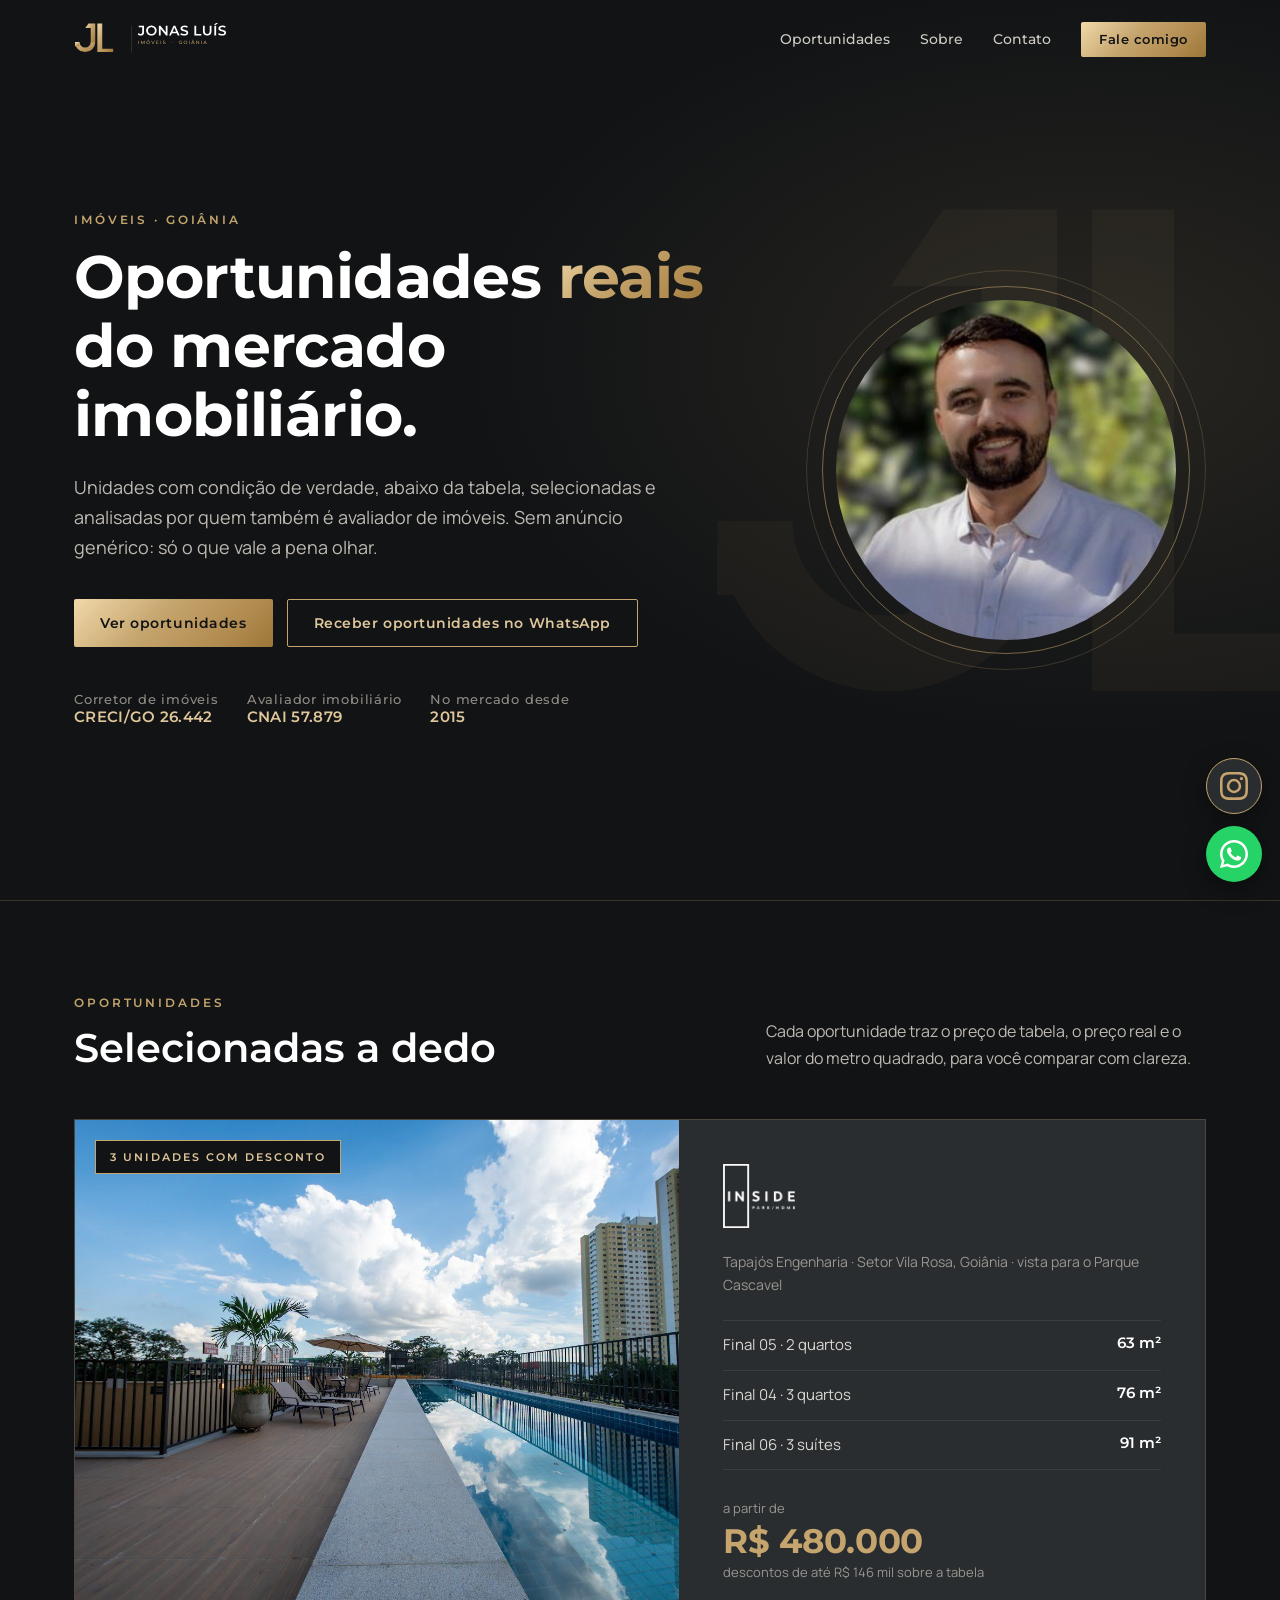
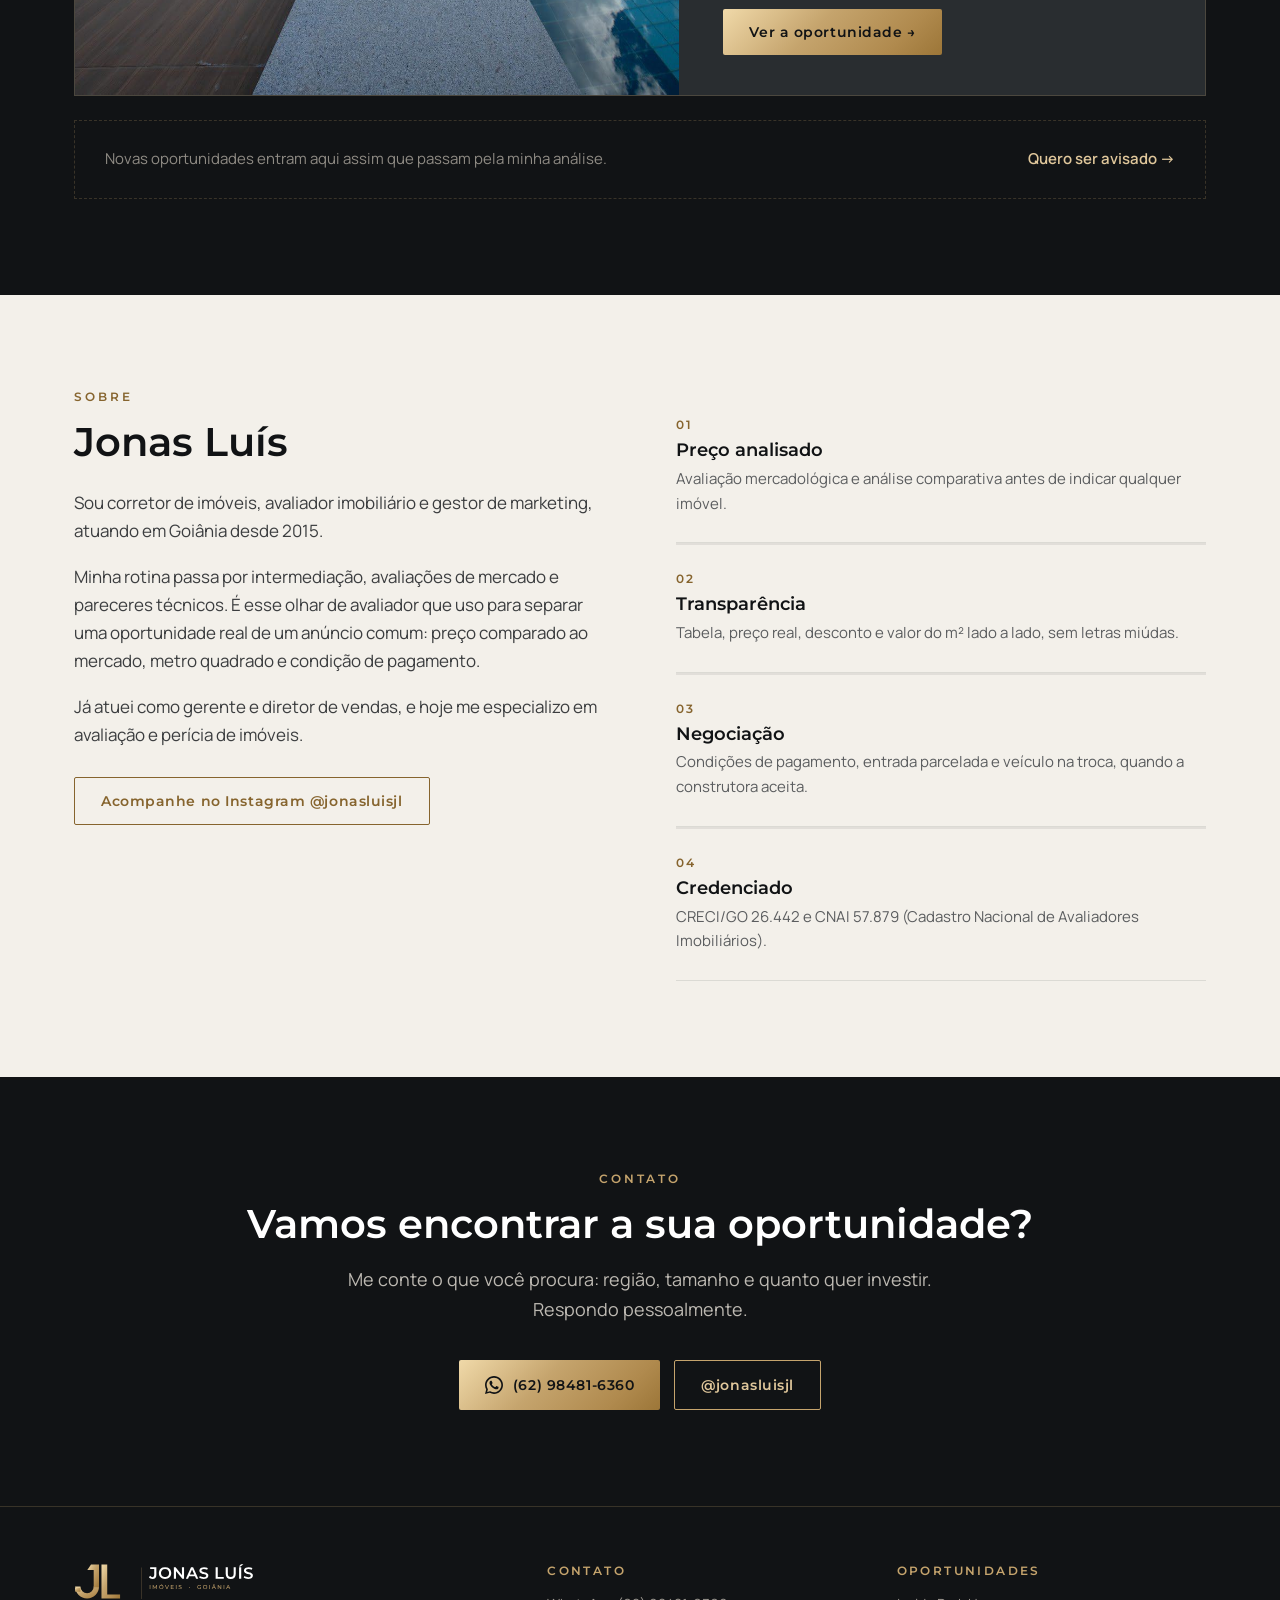
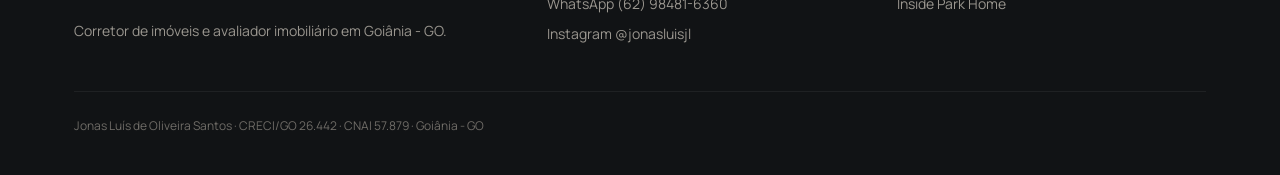
==== index.html @ 025777c8 "Site Jonas Luís Imóveis: home e Inside Park Home Co-Authored-By: Claude Opus 5.5 <noreply@anthropic." ====
<!doctype html>
<html lang="pt-BR">
<head>
<meta charset="utf-8">
<meta name="viewport" content="width=device-width,initial-scale=1">
<title>Jonas Luís · Imóveis em Goiânia — oportunidades reais</title>
<meta name="description" content="Jonas Luís, corretor e avaliador de imóveis em Goiânia (CRECI/GO 26.442 · CNAI 57.879). Oportunidades reais do mercado imobiliário, com preço analisado.">
<meta property="og:title" content="Jonas Luís · Imóveis — oportunidades reais em Goiânia">
<meta property="og:description" content="Unidades com condições abaixo da tabela, selecionadas por um corretor e avaliador imobiliário.">
<meta property="og:image" content="https://jonasluisimoveis.com.br/inside-park-home/img/hero.jpg">
<meta name="theme-color" content="#111315">
<link rel="icon" href="/assets/favicon.svg" type="image/svg+xml">
<link rel="icon" href="/assets/favicon-32.png" sizes="32x32">
<link rel="apple-touch-icon" href="/assets/favicon-192.png">
<link rel="preconnect" href="https://fonts.googleapis.com"><link rel="preconnect" href="https://fonts.gstatic.com" crossorigin>
<link href="https://fonts.googleapis.com/css2?family=Montserrat:wght@500;600;700&family=Manrope:wght@400;500;600&display=swap" rel="stylesheet">
<link rel="stylesheet" href="/assets/site.css">
<style>
/* hero */
.hero{min-height:100svh;display:flex;align-items:center;padding:120px 0 80px;position:relative;overflow:hidden;
  background:radial-gradient(ellipse 70% 60% at 85% 40%,rgba(197,164,109,.13),transparent 70%),var(--carvao)}
.hero .simbolo{position:absolute;right:-6%;top:50%;transform:translateY(-50%);width:min(52vw,640px);opacity:.05;pointer-events:none}
.hero .wrap{display:grid;grid-template-columns:1.25fr .75fr;gap:64px;align-items:center;position:relative}
.hero h1 em{font-style:normal;background:var(--ouro);-webkit-background-clip:text;background-clip:text;color:transparent}
.hero .lead{margin:24px 0 36px}
.hero .acoes{display:flex;gap:14px;flex-wrap:wrap}
.hero .credenciais{margin-top:44px;display:flex;gap:28px;flex-wrap:wrap;font:500 13px 'Montserrat',sans-serif;letter-spacing:.06em;color:#8f8b84}
.hero .credenciais b{display:block;font-size:15px;color:var(--champ-claro);font-weight:600;letter-spacing:.02em}
.foto{position:relative;justify-self:center;width:min(100%,340px)}
.foto img{width:100%;height:auto;aspect-ratio:1;object-fit:cover;border-radius:50%;filter:grayscale(.15)}
.foto::before{content:"";position:absolute;inset:-14px;border-radius:50%;border:1px solid var(--champ);opacity:.55}
.foto::after{content:"";position:absolute;inset:-30px;border-radius:50%;border:1px solid var(--linha)}
@media(max-width:860px){.hero .wrap{grid-template-columns:1fr;gap:56px}.foto{width:220px;order:-1}}

/* oportunidades */
.ops-head{display:flex;justify-content:space-between;align-items:end;gap:24px;margin-bottom:48px;flex-wrap:wrap}
.op{display:grid;grid-template-columns:1.15fr 1fr;background:var(--grafite);border:1px solid var(--linha);overflow:hidden;transition:.3s}
.op:hover{border-color:var(--champ)}
.op .img{position:relative;min-height:440px;overflow:hidden}
.op .img img{position:absolute;inset:0;width:100%;height:100%;object-fit:cover;transition:transform 1.2s}
.op:hover .img img{transform:scale(1.04)}
.op .selo{position:absolute;top:20px;left:20px;background:var(--carvao);color:var(--champ-claro);font:600 11px 'Montserrat',sans-serif;letter-spacing:.18em;text-transform:uppercase;padding:9px 14px;border:1px solid var(--champ)}
.op .corpo{padding:44px 44px 40px;display:flex;flex-direction:column}
.op .logo-emp{height:64px;width:auto;margin-bottom:22px;align-self:flex-start}
.op .local{font-size:14px;color:#9a968f;margin-bottom:24px}
.op ul{list-style:none;border-top:1px solid rgba(255,255,255,.08);margin-bottom:28px}
.op li{display:flex;justify-content:space-between;gap:12px;padding:12px 0;border-bottom:1px solid rgba(255,255,255,.08);font-size:15px}
.op li span:last-child{font:600 15px 'Montserrat',sans-serif;color:#fff;white-space:nowrap}
.op .preco{font-size:13px;color:#9a968f;margin-bottom:26px}
.op .preco b{display:block;font:700 34px 'Montserrat',sans-serif;color:var(--champ);letter-spacing:-.01em}
.op .btn{margin-top:auto;align-self:flex-start}
.em-breve{margin-top:24px;padding:26px 30px;border:1px dashed var(--linha);color:#8f8b84;font-size:15px;display:flex;justify-content:space-between;align-items:center;gap:20px;flex-wrap:wrap}
.em-breve a{color:var(--champ-claro);font-weight:600}
@media(max-width:860px){.op{grid-template-columns:1fr}.op .img{min-height:280px}.op .corpo{padding:30px 24px}}

/* sobre */
.sobre .wrap{display:grid;grid-template-columns:1fr 1fr;gap:72px;align-items:start}
.sobre p{margin-bottom:18px;font-size:17px}
.pilares{display:grid;gap:2px;background:rgba(17,19,21,.08)}
.pilar{background:var(--marfim);padding:26px 0 26px 0;border-bottom:1px solid rgba(17,19,21,.1)}
.pilar h3{font-size:18px;margin-bottom:6px}
.pilar p{font-size:15px;margin:0;color:#5b5d5f}
.pilar .n{font:600 12px 'Montserrat',sans-serif;color:var(--champ-prof);letter-spacing:.2em;display:block;margin-bottom:8px}
@media(max-width:860px){.sobre .wrap{grid-template-columns:1fr;gap:40px}}

/* contato */
.contato{text-align:center}
.contato .lead{margin:18px auto 36px}
.contato .acoes{display:flex;gap:14px;justify-content:center;flex-wrap:wrap}
</style>
</head>
<body>

<header class="topo">
  <div class="wrap">
    <a class="logo" href="/" aria-label="Jonas Luís Imóveis — início"><img src="/assets/horizontal-escuro.svg" alt="Jonas Luís Imóveis" width="153" height="34"></a>
    <nav>
      <a href="#oportunidades">Oportunidades</a>
      <a href="#sobre">Sobre</a>
      <a href="#contato">Contato</a>
      <a class="btn btn-ouro" data-wa="Olá, Jonas! Vim pelo seu site.">Fale comigo</a>
    </nav>
  </div>
</header>

<main>
<section class="hero">
  <img class="simbolo" src="/assets/simbolo-ouro.svg" alt="" aria-hidden="true">
  <div class="wrap">
    <div>
      <span class="eyebrow">Imóveis · Goiânia</span>
      <h1>Oportunidades <em>reais</em> do mercado imobiliário.</h1>
      <p class="lead">Unidades com condição de verdade, abaixo da tabela, selecionadas e analisadas por quem também é avaliador de imóveis. Sem anúncio genérico: só o que vale a pena olhar.</p>
      <div class="acoes">
        <a class="btn btn-ouro" href="#oportunidades">Ver oportunidades</a>
        <a class="btn btn-linha" data-wa="Olá, Jonas! Quero receber oportunidades de imóveis.">Receber oportunidades no WhatsApp</a>
      </div>
      <div class="credenciais">
        <span>Corretor de imóveis<b>CRECI/GO 26.442</b></span>
        <span>Avaliador imobiliário<b>CNAI 57.879</b></span>
        <span>No mercado desde<b>2015</b></span>
      </div>
    </div>
    <div class="foto"><img src="/assets/jonas.jpg" alt="Jonas Luís, corretor de imóveis em Goiânia" width="348" height="348"></div>
  </div>
</section>

<section id="oportunidades" class="grafite" style="background:var(--carvao);border-top:1px solid var(--linha)">
  <div class="wrap">
    <div class="ops-head rv">
      <div>
        <span class="eyebrow">Oportunidades</span>
        <h2>Selecionadas a dedo</h2>
      </div>
      <p class="lead" style="max-width:440px;font-size:16px">Cada oportunidade traz o preço de tabela, o preço real e o valor do metro quadrado, para você comparar com clareza.</p>
    </div>

    <a class="op rv" href="/inside-park-home/">
      <div class="img">
        <img src="/inside-park-home/img/real-piscina.jpg" alt="Piscina do Inside Park Home (foto real)" loading="lazy">
        <span class="selo">3 unidades com desconto</span>
      </div>
      <div class="corpo">
        <img class="logo-emp" src="/inside-park-home/img/logo-inside.png" alt="Inside Park Home">
        <p class="local">Tapajós Engenharia · Setor Vila Rosa, Goiânia · vista para o Parque Cascavel</p>
        <ul>
          <li><span>Final 05 · 2 quartos</span><span>63 m²</span></li>
          <li><span>Final 04 · 3 quartos</span><span>76 m²</span></li>
          <li><span>Final 06 · 3 suítes</span><span>91 m²</span></li>
        </ul>
        <p class="preco">a partir de<b>R$ 480.000</b>descontos de até R$ 146 mil sobre a tabela</p>
        <span class="btn btn-ouro">Ver a oportunidade →</span>
      </div>
    </a>

    <div class="em-breve rv">
      <span>Novas oportunidades entram aqui assim que passam pela minha análise.</span>
      <a data-wa="Olá, Jonas! Quero ser avisado das próximas oportunidades.">Quero ser avisado →</a>
    </div>
  </div>
</section>

<section id="sobre" class="claro sobre">
  <div class="wrap">
    <div class="rv">
      <span class="eyebrow">Sobre</span>
      <h2>Jonas Luís</h2>
      <p style="margin-top:24px">Sou corretor de imóveis, avaliador imobiliário e gestor de marketing, atuando em Goiânia desde 2015.</p>
      <p>Minha rotina passa por intermediação, avaliações de mercado e pareceres técnicos. É esse olhar de avaliador que uso para separar uma oportunidade real de um anúncio comum: preço comparado ao mercado, metro quadrado e condição de pagamento.</p>
      <p>Já atuei como gerente e diretor de vendas, e hoje me especializo em avaliação e perícia de imóveis.</p>
      <a class="btn btn-linha" style="color:var(--champ-prof);border-color:var(--champ-prof);margin-top:10px" href="https://www.instagram.com/jonasluisjl/" target="_blank" rel="noopener">Acompanhe no Instagram @jonasluisjl</a>
    </div>
    <div class="pilares rv">
      <div class="pilar"><span class="n">01</span><h3>Preço analisado</h3><p>Avaliação mercadológica e análise comparativa antes de indicar qualquer imóvel.</p></div>
      <div class="pilar"><span class="n">02</span><h3>Transparência</h3><p>Tabela, preço real, desconto e valor do m² lado a lado, sem letras miúdas.</p></div>
      <div class="pilar"><span class="n">03</span><h3>Negociação</h3><p>Condições de pagamento, entrada parcelada e veículo na troca, quando a construtora aceita.</p></div>
      <div class="pilar"><span class="n">04</span><h3>Credenciado</h3><p>CRECI/GO 26.442 e CNAI 57.879 (Cadastro Nacional de Avaliadores Imobiliários).</p></div>
    </div>
  </div>
</section>

<section id="contato" class="contato">
  <div class="wrap rv">
    <span class="eyebrow">Contato</span>
    <h2>Vamos encontrar a sua oportunidade?</h2>
    <p class="lead">Me conte o que você procura: região, tamanho e quanto quer investir. Respondo pessoalmente.</p>
    <div class="acoes">
      <a class="btn btn-ouro" data-wa="Olá, Jonas! Estou procurando um imóvel e gostaria de ajuda.">
        <svg viewBox="0 0 24 24" fill="currentColor"><path d="M17.5 14.4c-.3-.1-1.8-.9-2-1-.3-.1-.5-.1-.7.1-.2.3-.8 1-.9 1.2-.2.2-.3.2-.6.1-.3-.1-1.3-.5-2.4-1.5-.9-.8-1.5-1.8-1.7-2.1-.2-.3 0-.5.1-.6l.4-.5c.2-.2.2-.3.3-.5.1-.2 0-.4 0-.5l-.9-2.2c-.2-.6-.5-.5-.7-.5h-.6c-.2 0-.5.1-.8.4-.3.3-1 1-1 2.5s1.1 2.9 1.2 3.1c.1.2 2.1 3.2 5.1 4.5.7.3 1.3.5 1.7.6.7.2 1.4.2 1.9.1.6-.1 1.8-.7 2-1.4.2-.7.2-1.3.2-1.4-.1-.2-.3-.3-.6-.4zM12 21.8c-1.8 0-3.5-.5-5-1.4l-.4-.2-3.7 1 1-3.6-.2-.4C2.7 15.6 2.2 13.8 2.2 12 2.2 6.6 6.6 2.2 12 2.2S21.8 6.6 21.8 12 17.4 21.8 12 21.8zM12 0C5.4 0 0 5.4 0 12c0 2.1.6 4.2 1.6 6L0 24l6.2-1.6c1.8 1 3.8 1.5 5.8 1.5 6.6 0 12-5.4 12-12S18.6 0 12 0z"/></svg>
        (62) 98481-6360
      </a>
      <a class="btn btn-linha" href="https://www.instagram.com/jonasluisjl/" target="_blank" rel="noopener">@jonasluisjl</a>
    </div>
  </div>
</section>
</main>

<footer>
  <div class="wrap">
    <div>
      <img src="/assets/horizontal-escuro.svg" alt="Jonas Luís Imóveis" width="180" height="40">
      <p>Corretor de imóveis e avaliador imobiliário em Goiânia - GO.</p>
    </div>
    <div>
      <h4>Contato</h4>
      <ul>
        <li><a data-wa>WhatsApp (62) 98481-6360</a></li>
        <li><a href="https://www.instagram.com/jonasluisjl/" target="_blank" rel="noopener">Instagram @jonasluisjl</a></li>
      </ul>
    </div>
    <div>
      <h4>Oportunidades</h4>
      <ul><li><a href="/inside-park-home/">Inside Park Home</a></li></ul>
    </div>
    <p class="legal">Jonas Luís de Oliveira Santos · CRECI/GO 26.442 · CNAI 57.879 · Goiânia - GO</p>
  </div>
</footer>

<div class="flutua">
  <a class="ig" href="https://www.instagram.com/jonasluisjl/" target="_blank" rel="noopener" aria-label="Instagram"><svg viewBox="0 0 24 24"><path d="M12 2.2c3.2 0 3.6 0 4.8.1 3.2.1 4.8 1.7 4.9 4.9.1 1.3.1 1.6.1 4.8s0 3.6-.1 4.8c-.1 3.2-1.7 4.8-4.9 4.9-1.3.1-1.6.1-4.8.1s-3.6 0-4.8-.1c-3.3-.1-4.8-1.7-4.9-4.9C2.2 15.6 2.2 15.2 2.2 12s0-3.6.1-4.8C2.4 3.9 3.9 2.4 7.2 2.3 8.4 2.2 8.8 2.2 12 2.2zM12 0C8.7 0 8.3 0 7.1.1 2.7.3.3 2.7.1 7.1 0 8.3 0 8.7 0 12s0 3.7.1 4.9c.2 4.4 2.6 6.8 7 7 1.2.1 1.6.1 4.9.1s3.7 0 4.9-.1c4.4-.2 6.8-2.6 7-7 .1-1.2.1-1.6.1-4.9s0-3.7-.1-4.9c-.2-4.4-2.6-6.8-7-7C15.7 0 15.3 0 12 0zm0 5.8a6.2 6.2 0 100 12.4 6.2 6.2 0 000-12.4zM12 16a4 4 0 110-8 4 4 0 010 8zm6.4-11.8a1.4 1.4 0 100 2.9 1.4 1.4 0 000-2.9z"/></svg></a>
  <a class="wa" data-wa aria-label="WhatsApp"><svg viewBox="0 0 24 24"><path d="M17.5 14.4c-.3-.1-1.8-.9-2-1-.3-.1-.5-.1-.7.1-.2.3-.8 1-.9 1.2-.2.2-.3.2-.6.1-.3-.1-1.3-.5-2.4-1.5-.9-.8-1.5-1.8-1.7-2.1-.2-.3 0-.5.1-.6l.4-.5c.2-.2.2-.3.3-.5.1-.2 0-.4 0-.5l-.9-2.2c-.2-.6-.5-.5-.7-.5h-.6c-.2 0-.5.1-.8.4-.3.3-1 1-1 2.5s1.1 2.9 1.2 3.1c.1.2 2.1 3.2 5.1 4.5.7.3 1.3.5 1.7.6.7.2 1.4.2 1.9.1.6-.1 1.8-.7 2-1.4.2-.7.2-1.3.2-1.4-.1-.2-.3-.3-.6-.4zM12 21.8c-1.8 0-3.5-.5-5-1.4l-.4-.2-3.7 1 1-3.6-.2-.4C2.7 15.6 2.2 13.8 2.2 12 2.2 6.6 6.6 2.2 12 2.2S21.8 6.6 21.8 12 17.4 21.8 12 21.8zM12 0C5.4 0 0 5.4 0 12c0 2.1.6 4.2 1.6 6L0 24l6.2-1.6c1.8 1 3.8 1.5 5.8 1.5 6.6 0 12-5.4 12-12S18.6 0 12 0z"/></svg></a>
</div>

<script src="/assets/site.js"></script>
</body>
</html>
---- assets/site.css ----
/* Jonas Luís · Imóveis — paleta e tipografia do Sistema de marca v1.0 */
:root{
  --carvao:#111315; --grafite:#292D30; --champ:#C5A46D; --marfim:#F3F0EA;
  --champ-claro:#E0C79B; --champ-prof:#86642E; --linha:rgba(197,164,109,.22);
  --ouro:linear-gradient(135deg,#F0D9A9 0%,#C5A46D 42%,#B08A4E 78%,#9C7638 100%);
  --wrap:1180px;
}
*{box-sizing:border-box;margin:0;padding:0}
html{scroll-behavior:smooth}
body{background:var(--carvao);color:#d9d6d0;font:400 16px/1.65 'Manrope',system-ui,sans-serif;-webkit-font-smoothing:antialiased}
img{display:block;max-width:100%}
a{color:inherit;text-decoration:none}
h1,h2,h3,.num{font-family:'Montserrat',sans-serif;color:#fff;line-height:1.15;font-weight:600}
h1{font-size:clamp(34px,5.4vw,60px);font-weight:700;letter-spacing:-.01em}
h2{font-size:clamp(26px,3.4vw,40px)}
h3{font-size:20px}
.wrap{max-width:var(--wrap);margin:0 auto;padding:0 24px}
.eyebrow{font:600 12px/1 'Montserrat',sans-serif;letter-spacing:.24em;text-transform:uppercase;color:var(--champ);margin-bottom:16px;display:block}
.lead{font-size:18px;color:#bdb9b2;max-width:620px}
section{padding:96px 0}
.claro{background:var(--marfim);color:#3b3d3f}
.claro h2,.claro h3{color:var(--carvao)}
.claro .eyebrow{color:var(--champ-prof)}
.grafite{background:var(--grafite)}

/* botões */
.btn{display:inline-flex;align-items:center;gap:10px;font:600 14px/1 'Montserrat',sans-serif;letter-spacing:.04em;padding:16px 26px;border-radius:2px;transition:.25s;cursor:pointer;border:0}
.btn-ouro{background:var(--ouro);color:var(--carvao)}
.btn-ouro:hover{filter:brightness(1.08);transform:translateY(-1px)}
.btn-linha{border:1px solid var(--champ);color:var(--champ-claro);background:transparent}
.btn-linha:hover{background:rgba(197,164,109,.1)}
.btn svg{width:18px;height:18px;flex:none}

/* cabeçalho */
.topo{position:fixed;inset:0 0 auto;z-index:50;transition:.3s;border-bottom:1px solid transparent}
.topo.solido{background:rgba(17,19,21,.94);backdrop-filter:blur(8px);border-color:var(--linha)}
.topo .wrap{display:flex;align-items:center;justify-content:space-between;height:78px}
.topo .logo img{height:34px;width:auto}
.topo nav{display:flex;gap:30px;align-items:center;font:500 14px 'Montserrat',sans-serif}
.topo nav a:not(.btn){color:#cfccc6}
.topo nav a:not(.btn):hover{color:var(--champ-claro)}
.topo nav .btn{padding:11px 18px;font-size:13px}
@media(max-width:820px){.topo nav a:not(.btn){display:none}.topo .logo img{height:28px}}

/* flutuantes */
.flutua{position:fixed;right:18px;bottom:18px;z-index:60;display:flex;flex-direction:column;gap:12px}
.flutua a{width:56px;height:56px;border-radius:50%;display:grid;place-items:center;box-shadow:0 8px 24px rgba(0,0,0,.4);transition:.2s}
.flutua a:hover{transform:scale(1.07)}
.flutua .wa{background:#25D366}
.flutua .ig{background:var(--grafite);border:1px solid var(--champ)}
.flutua svg{width:28px;height:28px;fill:#fff}
.flutua .ig svg{fill:var(--champ)}

/* rodapé */
footer{border-top:1px solid var(--linha);padding:56px 0 40px;font-size:14px;color:#9a968f}
footer .wrap{display:grid;grid-template-columns:1.4fr 1fr 1fr;gap:40px}
footer img{height:40px;width:auto;margin-bottom:16px}
footer h4{font:600 12px 'Montserrat',sans-serif;letter-spacing:.2em;text-transform:uppercase;color:var(--champ);margin-bottom:14px}
footer a:hover{color:var(--champ-claro)}
footer li{list-style:none;margin-bottom:6px}
footer .legal{grid-column:1/-1;border-top:1px solid rgba(255,255,255,.06);padding-top:24px;font-size:12px;color:#6f6c67}
@media(max-width:820px){footer .wrap{grid-template-columns:1fr}}

/* revelar ao rolar */
.rv{opacity:0;transform:translateY(24px);transition:opacity .8s,transform .8s}
.rv.on{opacity:1;transform:none}
@media(prefers-reduced-motion:reduce){.rv{opacity:1;transform:none;transition:none}html{scroll-behavior:auto}}

/* lightbox */
.lb{position:fixed;inset:0;z-index:100;background:rgba(10,11,12,.95);display:none;align-items:center;justify-content:center;padding:24px}
.lb.on{display:flex}
.lb img{max-height:88vh;max-width:94vw;object-fit:contain}
.lb button{position:absolute;background:none;border:0;color:#fff;font-size:40px;cursor:pointer;padding:12px;line-height:1}
.lb .x{top:10px;right:16px}.lb .p{left:8px}.lb .n{right:8px}
.lb .cap{position:absolute;bottom:18px;left:0;right:0;text-align:center;font-size:14px;color:var(--champ-claro)}
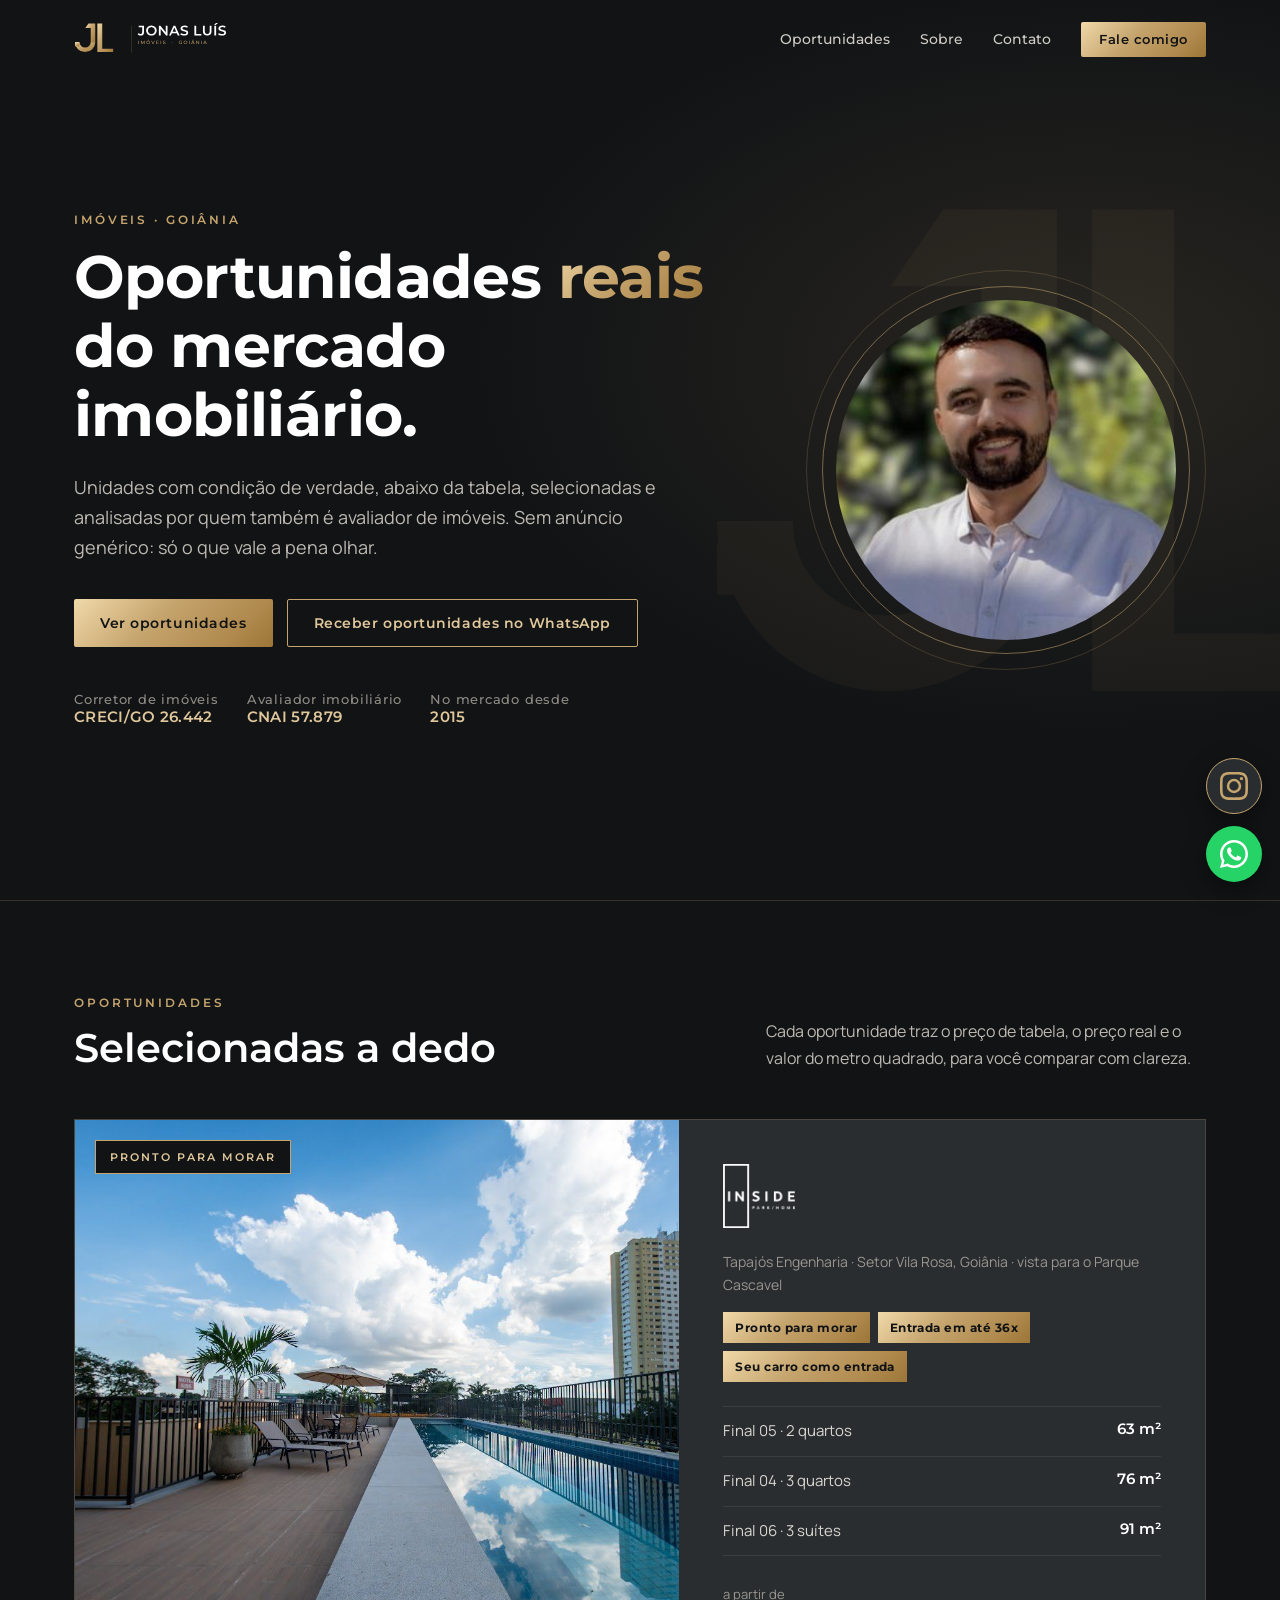
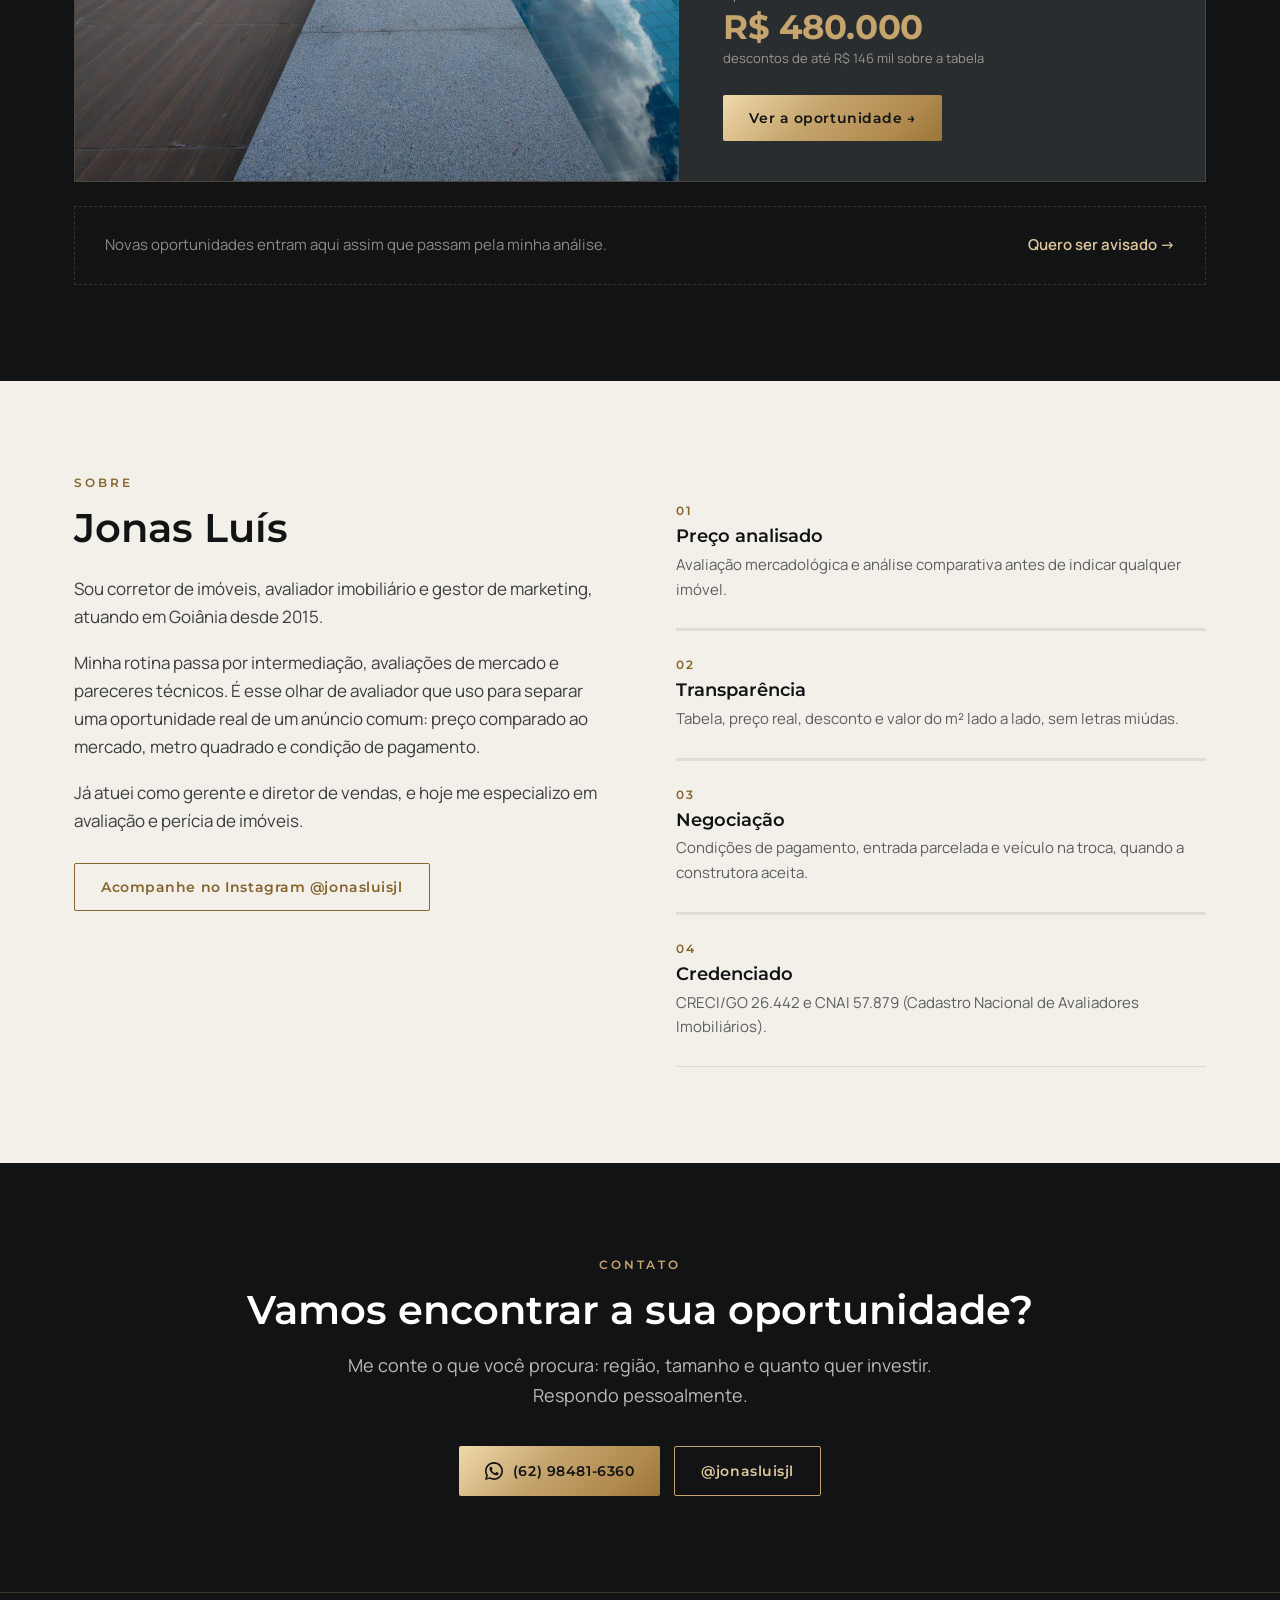
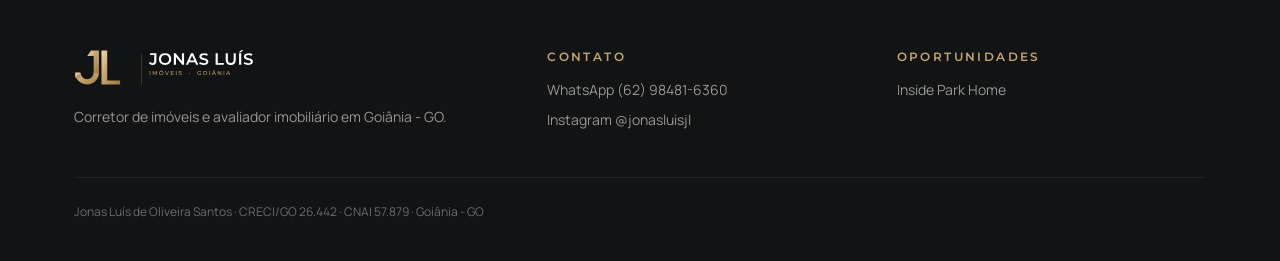
==== commit b722e40a: "Inside: simulador de financiamento e destaque para pronto para morar, entrada em 36x e carro na entr" ====
--- a/index.html
+++ b/index.html
@@ -49,6 +49,8 @@
 .op .preco{font-size:13px;color:#9a968f;margin-bottom:26px}
 .op .preco b{display:block;font:700 34px 'Montserrat',sans-serif;color:var(--champ);letter-spacing:-.01em}
 .op .btn{margin-top:auto;align-self:flex-start}
+.op .beneficios{display:flex;flex-wrap:wrap;gap:8px;margin:-8px 0 24px}
+.op .beneficios span{background:var(--ouro);color:var(--carvao);font:700 12px 'Montserrat',sans-serif;letter-spacing:.04em;padding:8px 12px}
 .em-breve{margin-top:24px;padding:26px 30px;border:1px dashed var(--linha);color:#8f8b84;font-size:15px;display:flex;justify-content:space-between;align-items:center;gap:20px;flex-wrap:wrap}
 .em-breve a{color:var(--champ-claro);font-weight:600}
 @media(max-width:860px){.op{grid-template-columns:1fr}.op .img{min-height:280px}.op .corpo{padding:30px 24px}}
@@ -118,11 +120,12 @@
     <a class="op rv" href="/inside-park-home/">
       <div class="img">
         <img src="/inside-park-home/img/real-piscina.jpg" alt="Piscina do Inside Park Home (foto real)" loading="lazy">
-        <span class="selo">3 unidades com desconto</span>
+        <span class="selo">Pronto para morar</span>
       </div>
       <div class="corpo">
         <img class="logo-emp" src="/inside-park-home/img/logo-inside.png" alt="Inside Park Home">
         <p class="local">Tapajós Engenharia · Setor Vila Rosa, Goiânia · vista para o Parque Cascavel</p>
+        <p class="beneficios"><span>Pronto para morar</span><span>Entrada em até 36x</span><span>Seu carro como entrada</span></p>
         <ul>
           <li><span>Final 05 · 2 quartos</span><span>63 m²</span></li>
           <li><span>Final 04 · 3 quartos</span><span>76 m²</span></li>
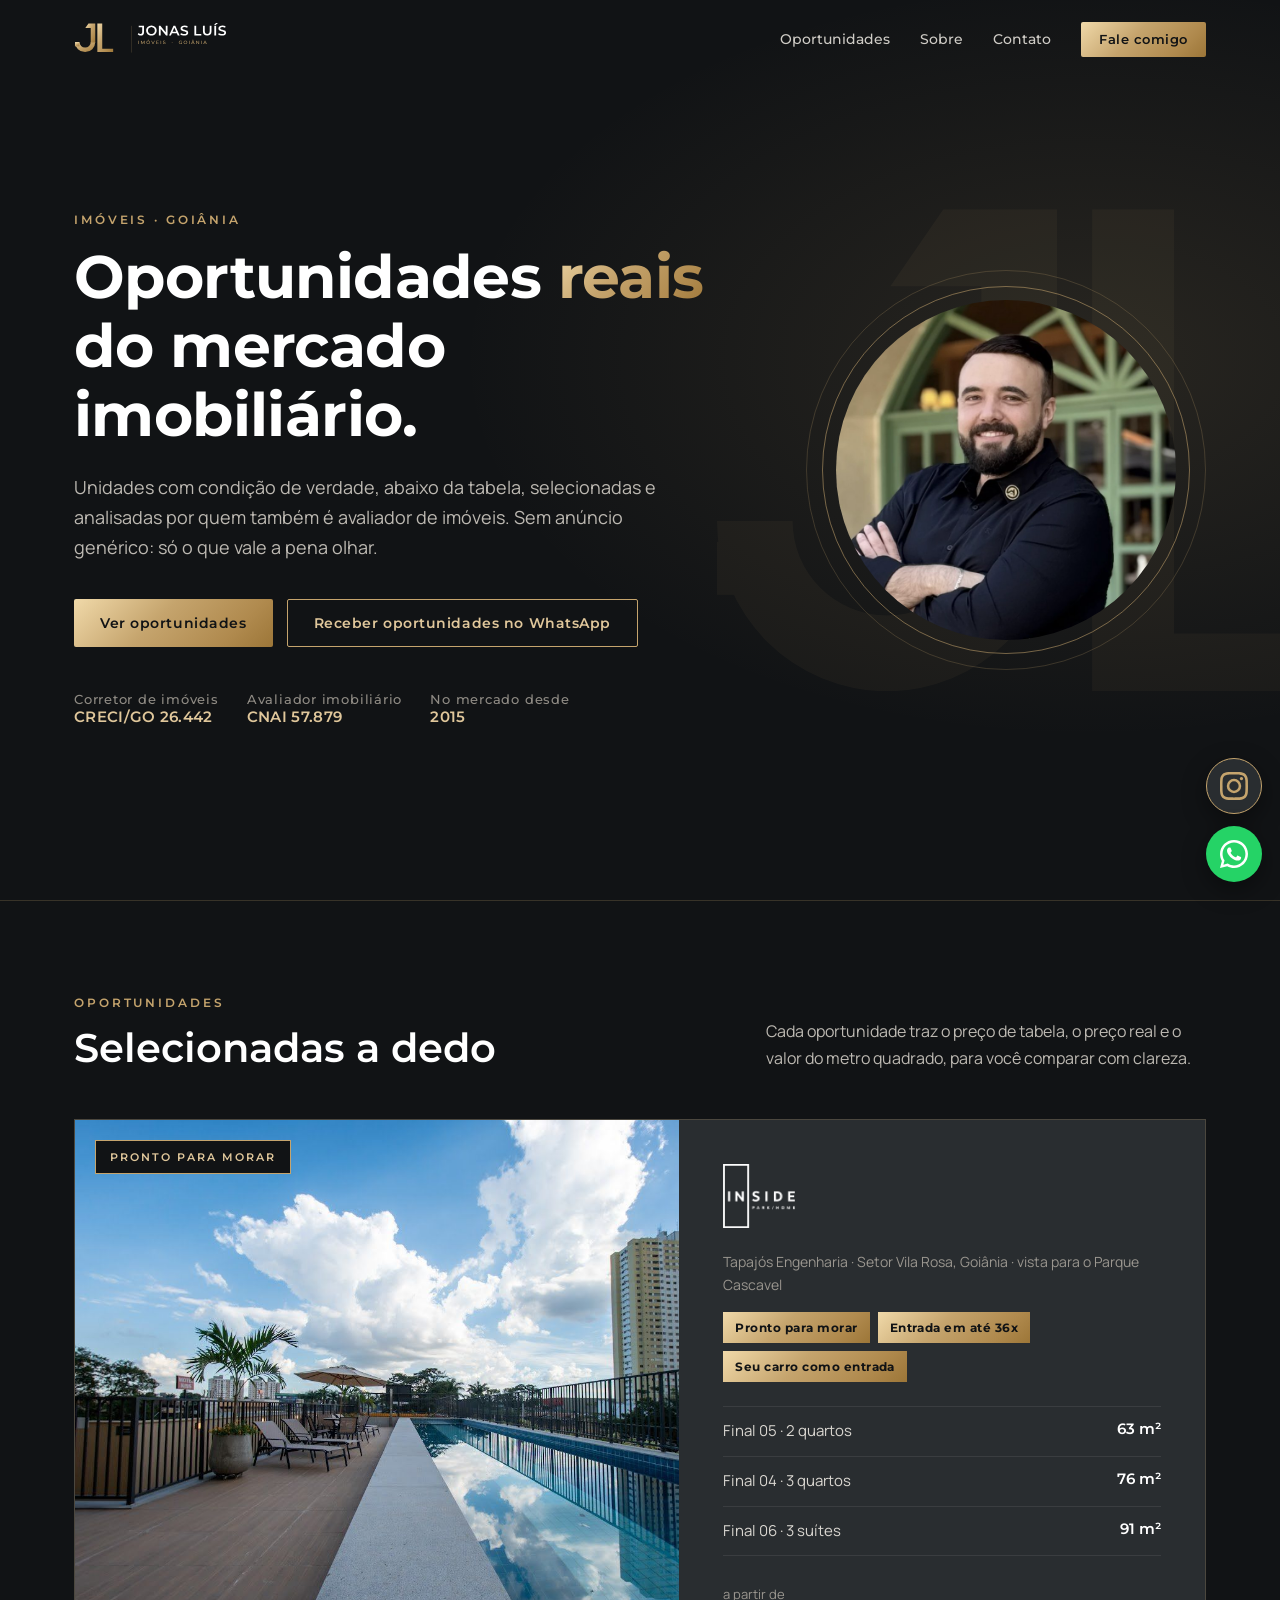
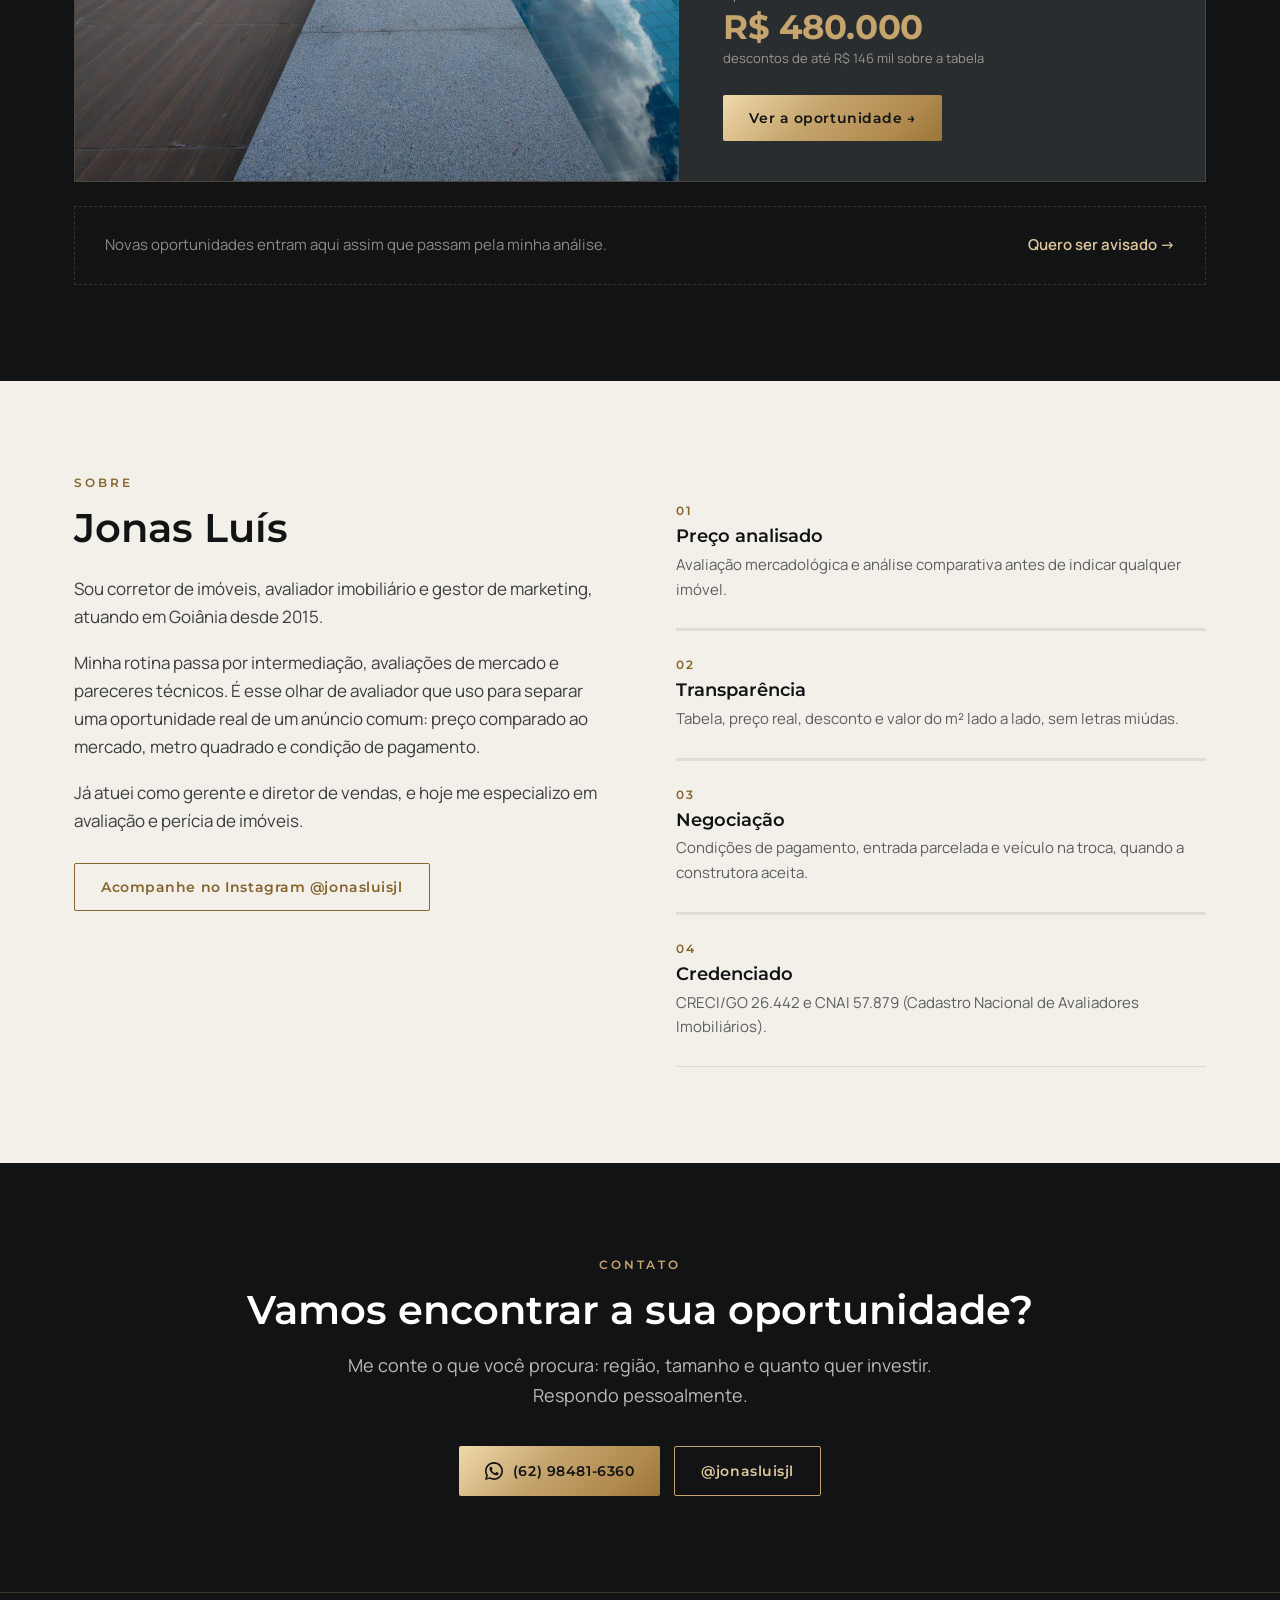
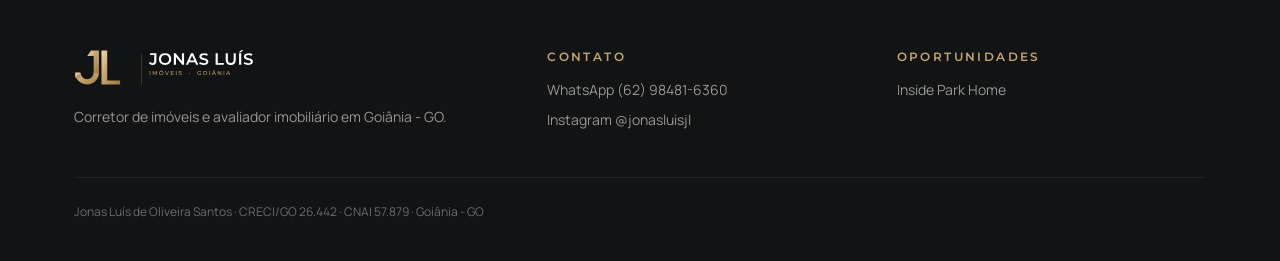
==== commit c531fe5b: "Nova foto do Jonas Co-Authored-By: Claude Opus 5.5 <noreply@anthropic.com>" ====
--- a/index.html
+++ b/index.html
@@ -103,7 +103,7 @@
         <span>No mercado desde<b>2015</b></span>
       </div>
     </div>
-    <div class="foto"><img src="/assets/jonas.jpg" alt="Jonas Luís, corretor de imóveis em Goiânia" width="348" height="348"></div>
+    <div class="foto"><img src="/assets/jonas.jpg?v=2" alt="Jonas Luís, corretor de imóveis em Goiânia" width="348" height="348"></div>
   </div>
 </section>
 
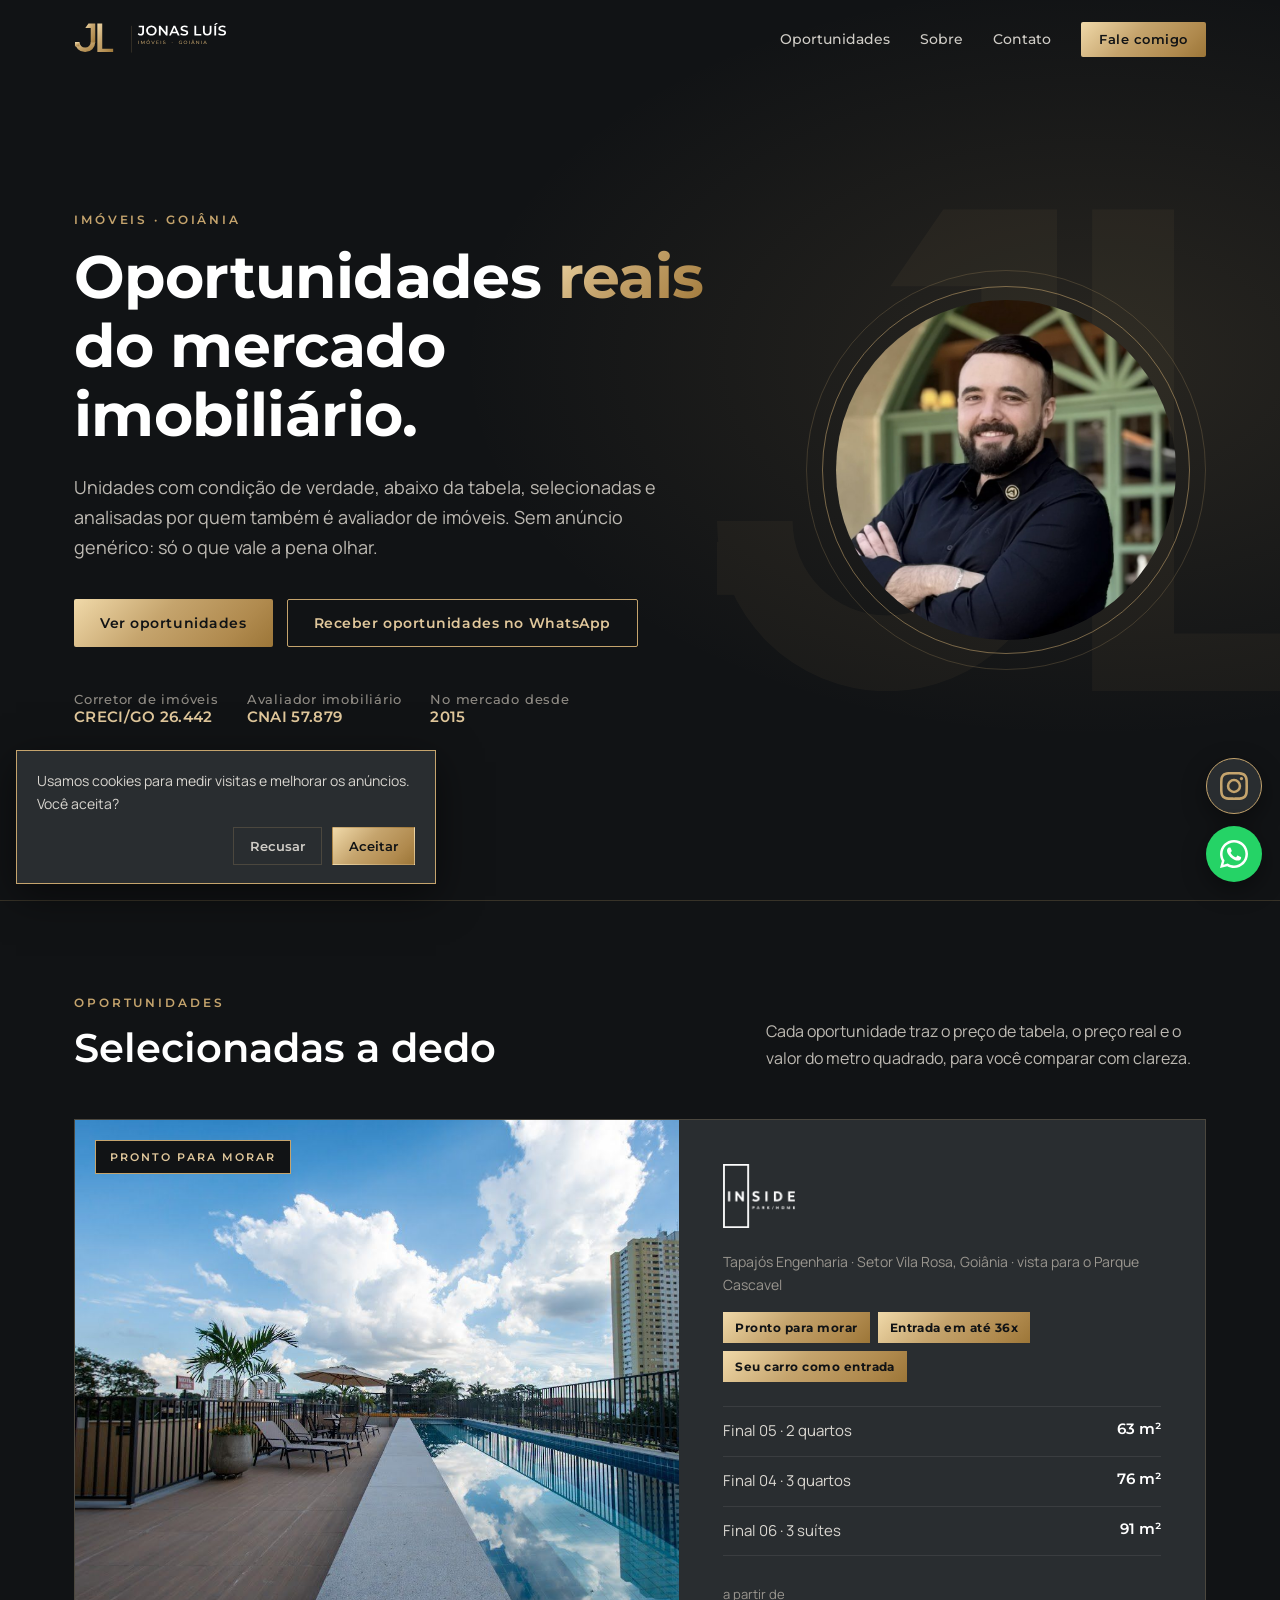
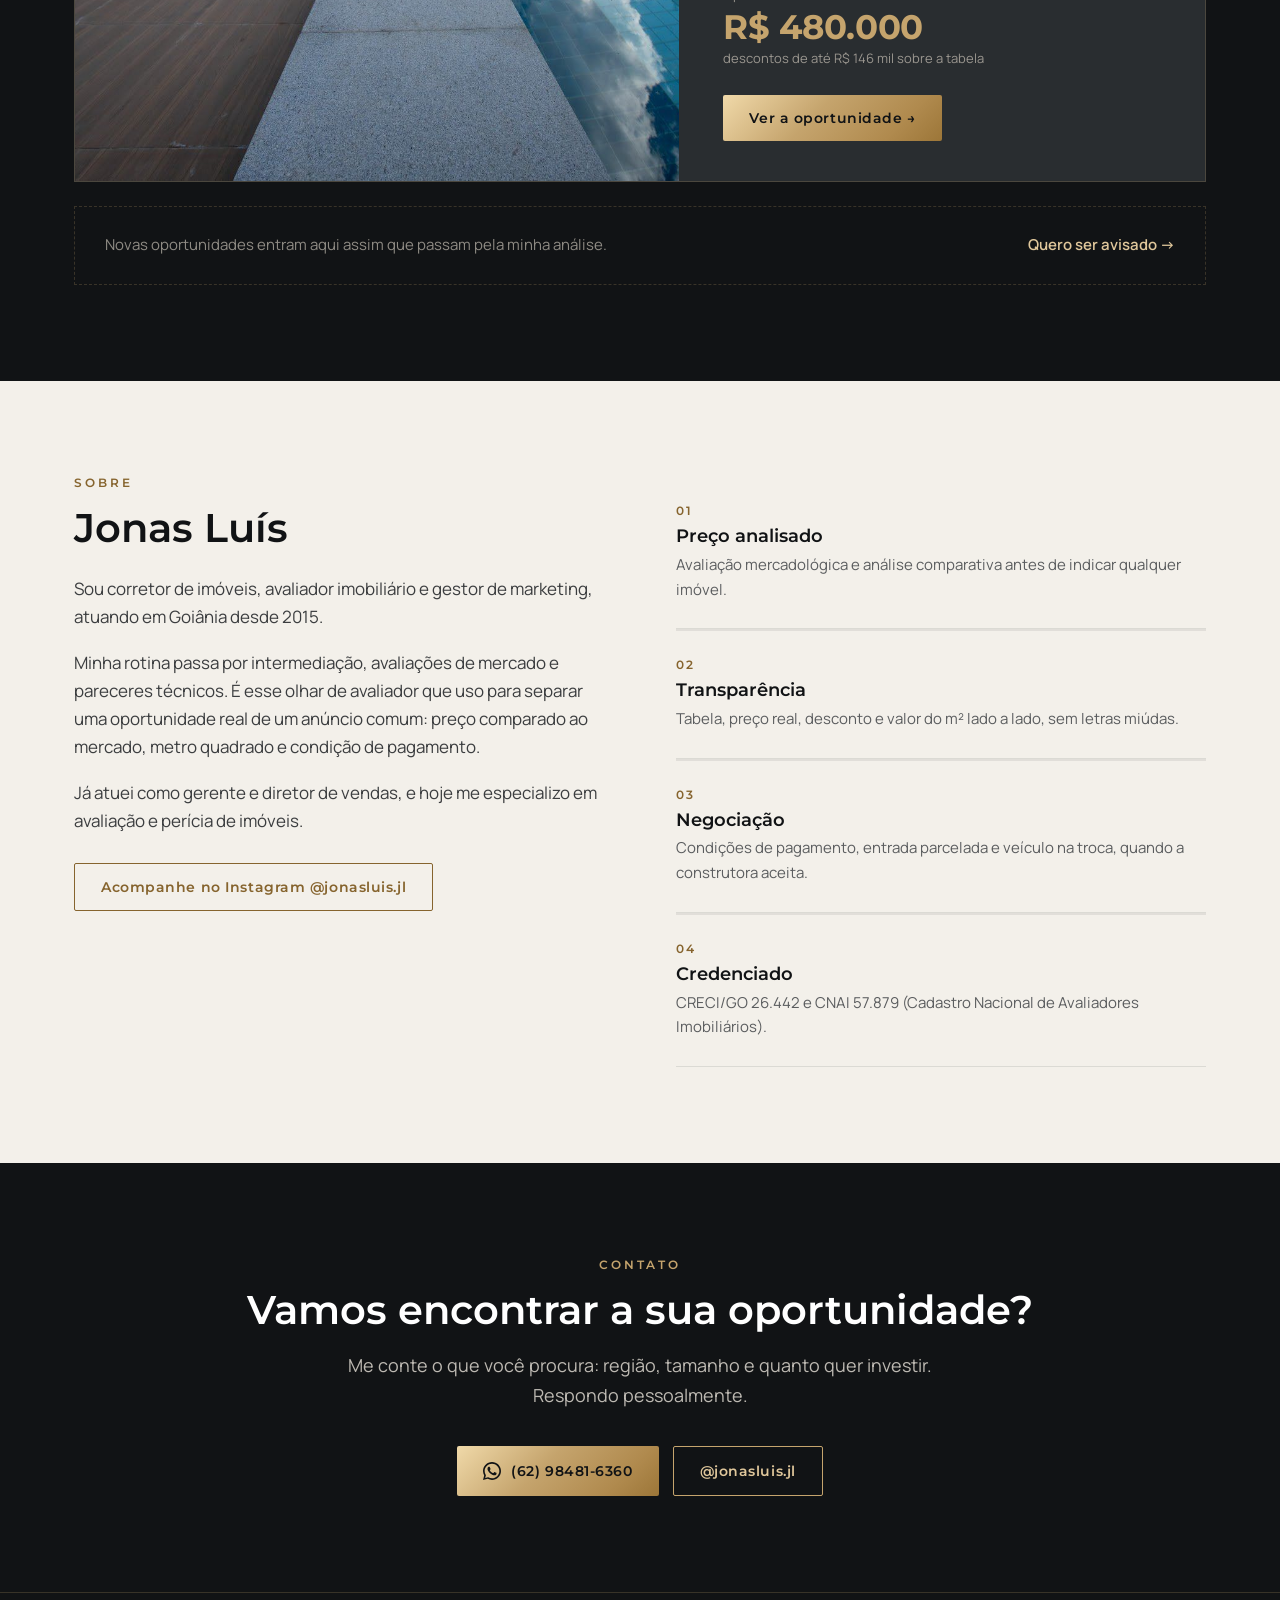
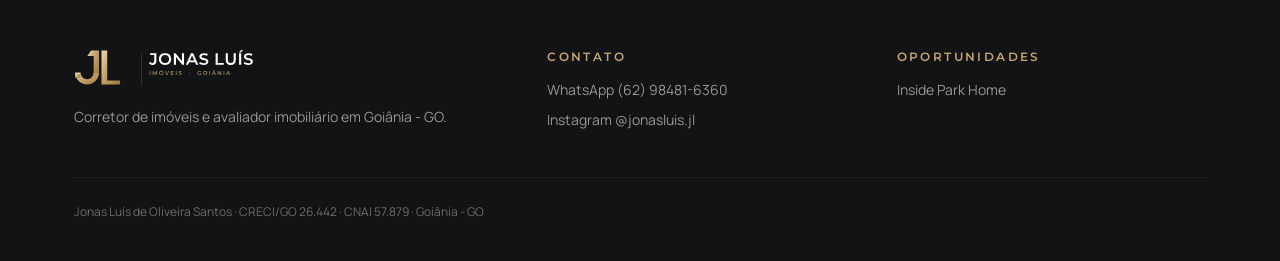
==== commit de241c93: "Corrige link do Instagram para @jonasluis.jl Co-Authored-By: Claude Opus 5.5 <noreply@anthropic.com>" ====
--- a/index.html
+++ b/index.html
@@ -151,7 +151,7 @@
       <p style="margin-top:24px">Sou corretor de imóveis, avaliador imobiliário e gestor de marketing, atuando em Goiânia desde 2015.</p>
       <p>Minha rotina passa por intermediação, avaliações de mercado e pareceres técnicos. É esse olhar de avaliador que uso para separar uma oportunidade real de um anúncio comum: preço comparado ao mercado, metro quadrado e condição de pagamento.</p>
       <p>Já atuei como gerente e diretor de vendas, e hoje me especializo em avaliação e perícia de imóveis.</p>
-      <a class="btn btn-linha" style="color:var(--champ-prof);border-color:var(--champ-prof);margin-top:10px" href="https://www.instagram.com/jonasluisjl/" target="_blank" rel="noopener">Acompanhe no Instagram @jonasluisjl</a>
+      <a class="btn btn-linha" style="color:var(--champ-prof);border-color:var(--champ-prof);margin-top:10px" href="https://www.instagram.com/jonasluis.jl/" target="_blank" rel="noopener">Acompanhe no Instagram @jonasluis.jl</a>
     </div>
     <div class="pilares rv">
       <div class="pilar"><span class="n">01</span><h3>Preço analisado</h3><p>Avaliação mercadológica e análise comparativa antes de indicar qualquer imóvel.</p></div>
@@ -172,7 +172,7 @@
         <svg viewBox="0 0 24 24" fill="currentColor"><path d="M17.5 14.4c-.3-.1-1.8-.9-2-1-.3-.1-.5-.1-.7.1-.2.3-.8 1-.9 1.2-.2.2-.3.2-.6.1-.3-.1-1.3-.5-2.4-1.5-.9-.8-1.5-1.8-1.7-2.1-.2-.3 0-.5.1-.6l.4-.5c.2-.2.2-.3.3-.5.1-.2 0-.4 0-.5l-.9-2.2c-.2-.6-.5-.5-.7-.5h-.6c-.2 0-.5.1-.8.4-.3.3-1 1-1 2.5s1.1 2.9 1.2 3.1c.1.2 2.1 3.2 5.1 4.5.7.3 1.3.5 1.7.6.7.2 1.4.2 1.9.1.6-.1 1.8-.7 2-1.4.2-.7.2-1.3.2-1.4-.1-.2-.3-.3-.6-.4zM12 21.8c-1.8 0-3.5-.5-5-1.4l-.4-.2-3.7 1 1-3.6-.2-.4C2.7 15.6 2.2 13.8 2.2 12 2.2 6.6 6.6 2.2 12 2.2S21.8 6.6 21.8 12 17.4 21.8 12 21.8zM12 0C5.4 0 0 5.4 0 12c0 2.1.6 4.2 1.6 6L0 24l6.2-1.6c1.8 1 3.8 1.5 5.8 1.5 6.6 0 12-5.4 12-12S18.6 0 12 0z"/></svg>
         (62) 98481-6360
       </a>
-      <a class="btn btn-linha" href="https://www.instagram.com/jonasluisjl/" target="_blank" rel="noopener">@jonasluisjl</a>
+      <a class="btn btn-linha" href="https://www.instagram.com/jonasluis.jl/" target="_blank" rel="noopener">@jonasluis.jl</a>
     </div>
   </div>
 </section>
@@ -188,7 +188,7 @@
       <h4>Contato</h4>
       <ul>
         <li><a data-wa>WhatsApp (62) 98481-6360</a></li>
-        <li><a href="https://www.instagram.com/jonasluisjl/" target="_blank" rel="noopener">Instagram @jonasluisjl</a></li>
+        <li><a href="https://www.instagram.com/jonasluis.jl/" target="_blank" rel="noopener">Instagram @jonasluis.jl</a></li>
       </ul>
     </div>
     <div>
@@ -200,7 +200,7 @@
 </footer>
 
 <div class="flutua">
-  <a class="ig" href="https://www.instagram.com/jonasluisjl/" target="_blank" rel="noopener" aria-label="Instagram"><svg viewBox="0 0 24 24"><path d="M12 2.2c3.2 0 3.6 0 4.8.1 3.2.1 4.8 1.7 4.9 4.9.1 1.3.1 1.6.1 4.8s0 3.6-.1 4.8c-.1 3.2-1.7 4.8-4.9 4.9-1.3.1-1.6.1-4.8.1s-3.6 0-4.8-.1c-3.3-.1-4.8-1.7-4.9-4.9C2.2 15.6 2.2 15.2 2.2 12s0-3.6.1-4.8C2.4 3.9 3.9 2.4 7.2 2.3 8.4 2.2 8.8 2.2 12 2.2zM12 0C8.7 0 8.3 0 7.1.1 2.7.3.3 2.7.1 7.1 0 8.3 0 8.7 0 12s0 3.7.1 4.9c.2 4.4 2.6 6.8 7 7 1.2.1 1.6.1 4.9.1s3.7 0 4.9-.1c4.4-.2 6.8-2.6 7-7 .1-1.2.1-1.6.1-4.9s0-3.7-.1-4.9c-.2-4.4-2.6-6.8-7-7C15.7 0 15.3 0 12 0zm0 5.8a6.2 6.2 0 100 12.4 6.2 6.2 0 000-12.4zM12 16a4 4 0 110-8 4 4 0 010 8zm6.4-11.8a1.4 1.4 0 100 2.9 1.4 1.4 0 000-2.9z"/></svg></a>
+  <a class="ig" href="https://www.instagram.com/jonasluis.jl/" target="_blank" rel="noopener" aria-label="Instagram"><svg viewBox="0 0 24 24"><path d="M12 2.2c3.2 0 3.6 0 4.8.1 3.2.1 4.8 1.7 4.9 4.9.1 1.3.1 1.6.1 4.8s0 3.6-.1 4.8c-.1 3.2-1.7 4.8-4.9 4.9-1.3.1-1.6.1-4.8.1s-3.6 0-4.8-.1c-3.3-.1-4.8-1.7-4.9-4.9C2.2 15.6 2.2 15.2 2.2 12s0-3.6.1-4.8C2.4 3.9 3.9 2.4 7.2 2.3 8.4 2.2 8.8 2.2 12 2.2zM12 0C8.7 0 8.3 0 7.1.1 2.7.3.3 2.7.1 7.1 0 8.3 0 8.7 0 12s0 3.7.1 4.9c.2 4.4 2.6 6.8 7 7 1.2.1 1.6.1 4.9.1s3.7 0 4.9-.1c4.4-.2 6.8-2.6 7-7 .1-1.2.1-1.6.1-4.9s0-3.7-.1-4.9c-.2-4.4-2.6-6.8-7-7C15.7 0 15.3 0 12 0zm0 5.8a6.2 6.2 0 100 12.4 6.2 6.2 0 000-12.4zM12 16a4 4 0 110-8 4 4 0 010 8zm6.4-11.8a1.4 1.4 0 100 2.9 1.4 1.4 0 000-2.9z"/></svg></a>
   <a class="wa" data-wa aria-label="WhatsApp"><svg viewBox="0 0 24 24"><path d="M17.5 14.4c-.3-.1-1.8-.9-2-1-.3-.1-.5-.1-.7.1-.2.3-.8 1-.9 1.2-.2.2-.3.2-.6.1-.3-.1-1.3-.5-2.4-1.5-.9-.8-1.5-1.8-1.7-2.1-.2-.3 0-.5.1-.6l.4-.5c.2-.2.2-.3.3-.5.1-.2 0-.4 0-.5l-.9-2.2c-.2-.6-.5-.5-.7-.5h-.6c-.2 0-.5.1-.8.4-.3.3-1 1-1 2.5s1.1 2.9 1.2 3.1c.1.2 2.1 3.2 5.1 4.5.7.3 1.3.5 1.7.6.7.2 1.4.2 1.9.1.6-.1 1.8-.7 2-1.4.2-.7.2-1.3.2-1.4-.1-.2-.3-.3-.6-.4zM12 21.8c-1.8 0-3.5-.5-5-1.4l-.4-.2-3.7 1 1-3.6-.2-.4C2.7 15.6 2.2 13.8 2.2 12 2.2 6.6 6.6 2.2 12 2.2S21.8 6.6 21.8 12 17.4 21.8 12 21.8zM12 0C5.4 0 0 5.4 0 12c0 2.1.6 4.2 1.6 6L0 24l6.2-1.6c1.8 1 3.8 1.5 5.8 1.5 6.6 0 12-5.4 12-12S18.6 0 12 0z"/></svg></a>
 </div>
 
--- a/assets/site.css
+++ b/assets/site.css
@@ -73,3 +73,10 @@
 .lb button{position:absolute;background:none;border:0;color:#fff;font-size:40px;cursor:pointer;padding:12px;line-height:1}
 .lb .x{top:10px;right:16px}.lb .p{left:8px}.lb .n{right:8px}
 .lb .cap{position:absolute;bottom:18px;left:0;right:0;text-align:center;font-size:14px;color:var(--champ-claro)}
+
+/* aviso de cookies */
+.cookies{position:fixed;left:16px;bottom:16px;z-index:80;max-width:420px;background:var(--grafite);border:1px solid var(--champ);padding:18px 20px;box-shadow:0 12px 40px rgba(0,0,0,.5);font-size:14px;color:#d9d6d0}
+.cookies div{display:flex;gap:10px;margin-top:12px;justify-content:flex-end}
+.cookies button{font:600 13px 'Montserrat',sans-serif;padding:10px 16px;cursor:pointer;border:1px solid var(--linha);background:transparent;color:#cfccc6}
+.cookies button.ok{background:var(--ouro);color:var(--carvao);border-color:transparent}
+@media(max-width:600px){.cookies{left:12px;right:84px;max-width:none}}
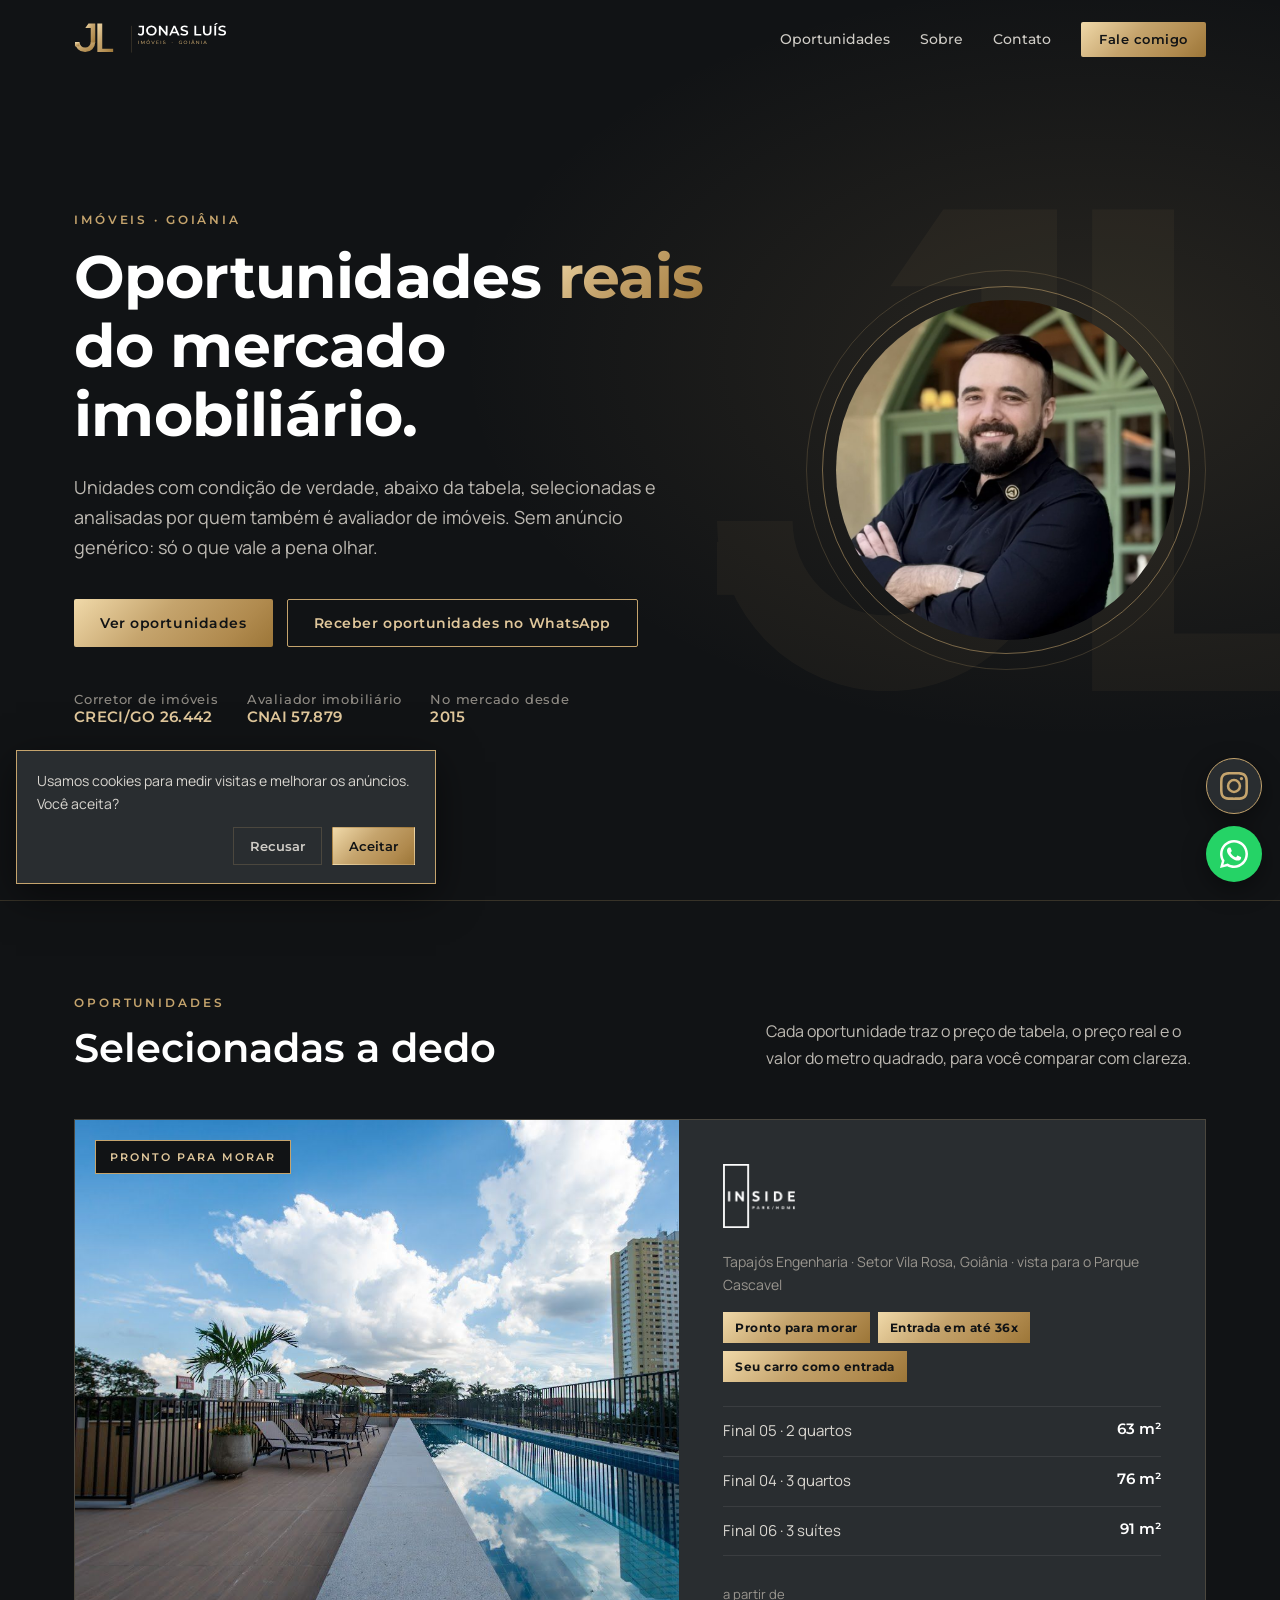
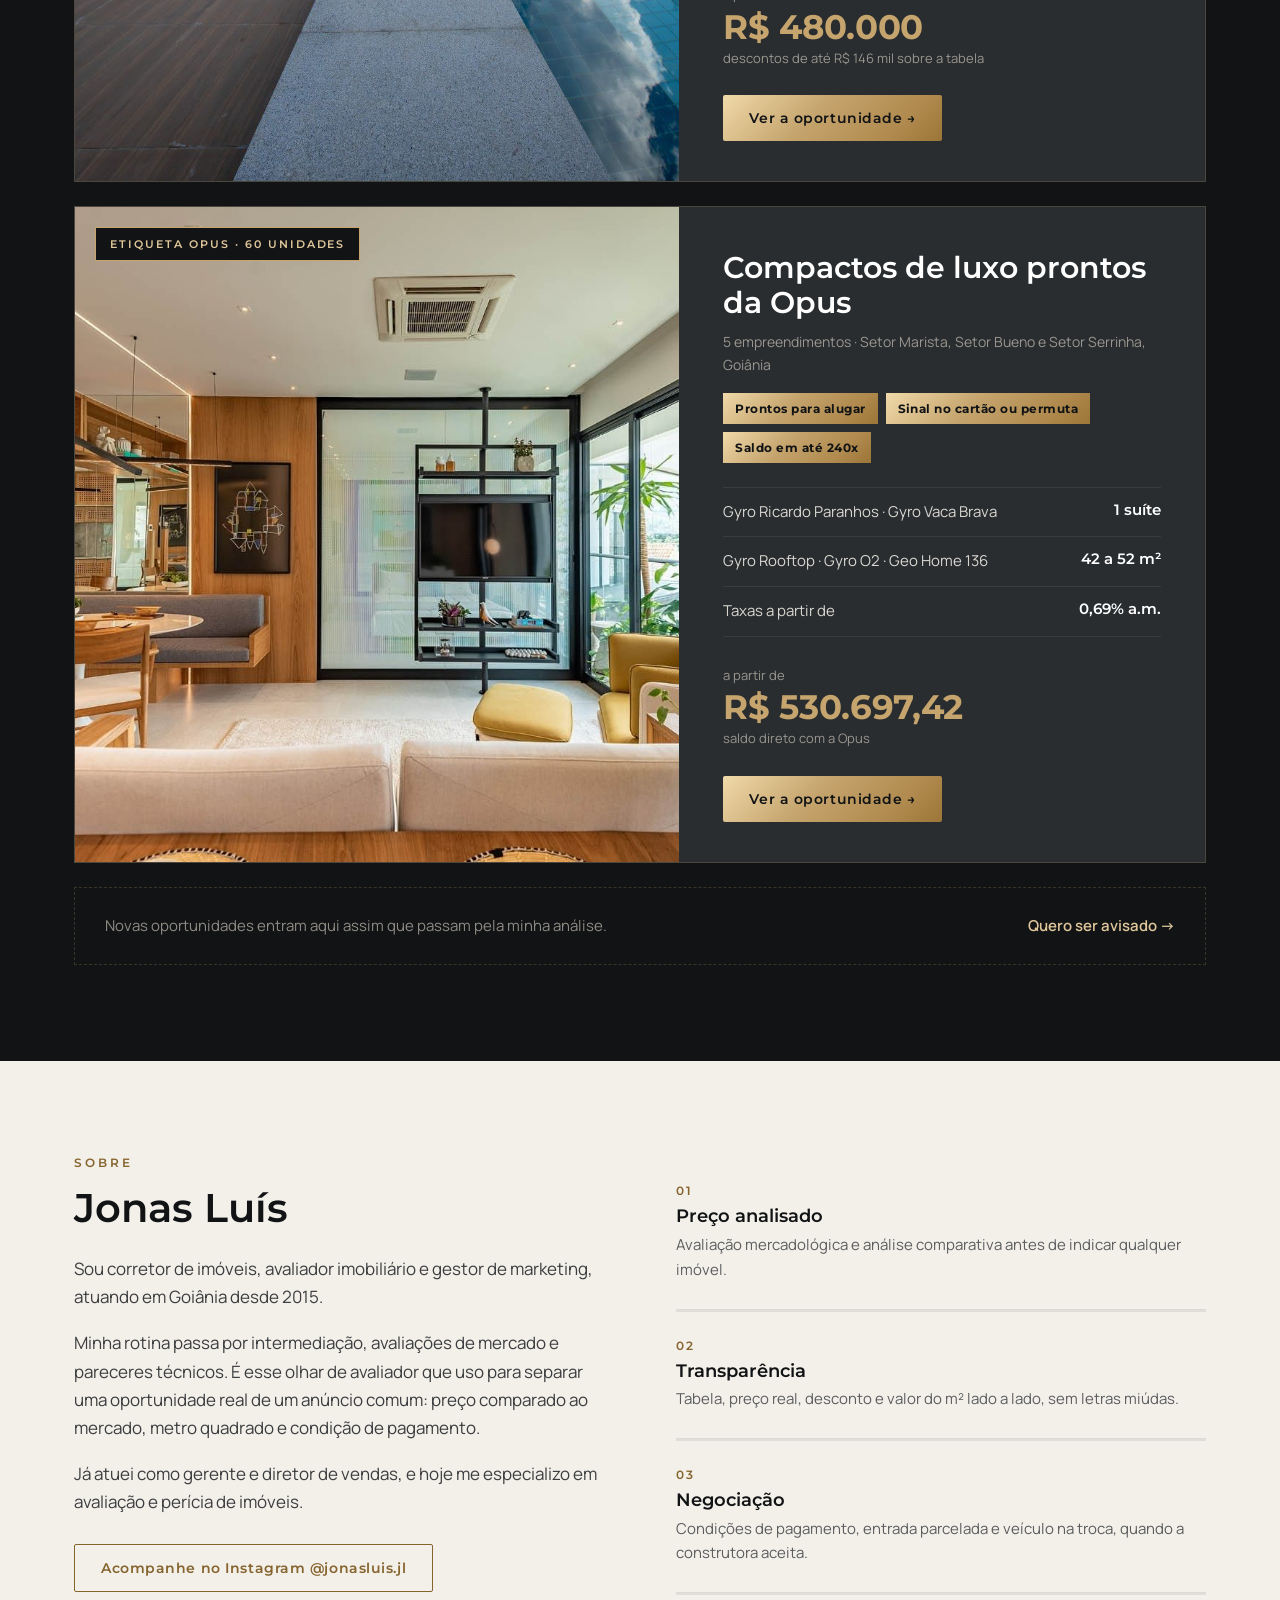
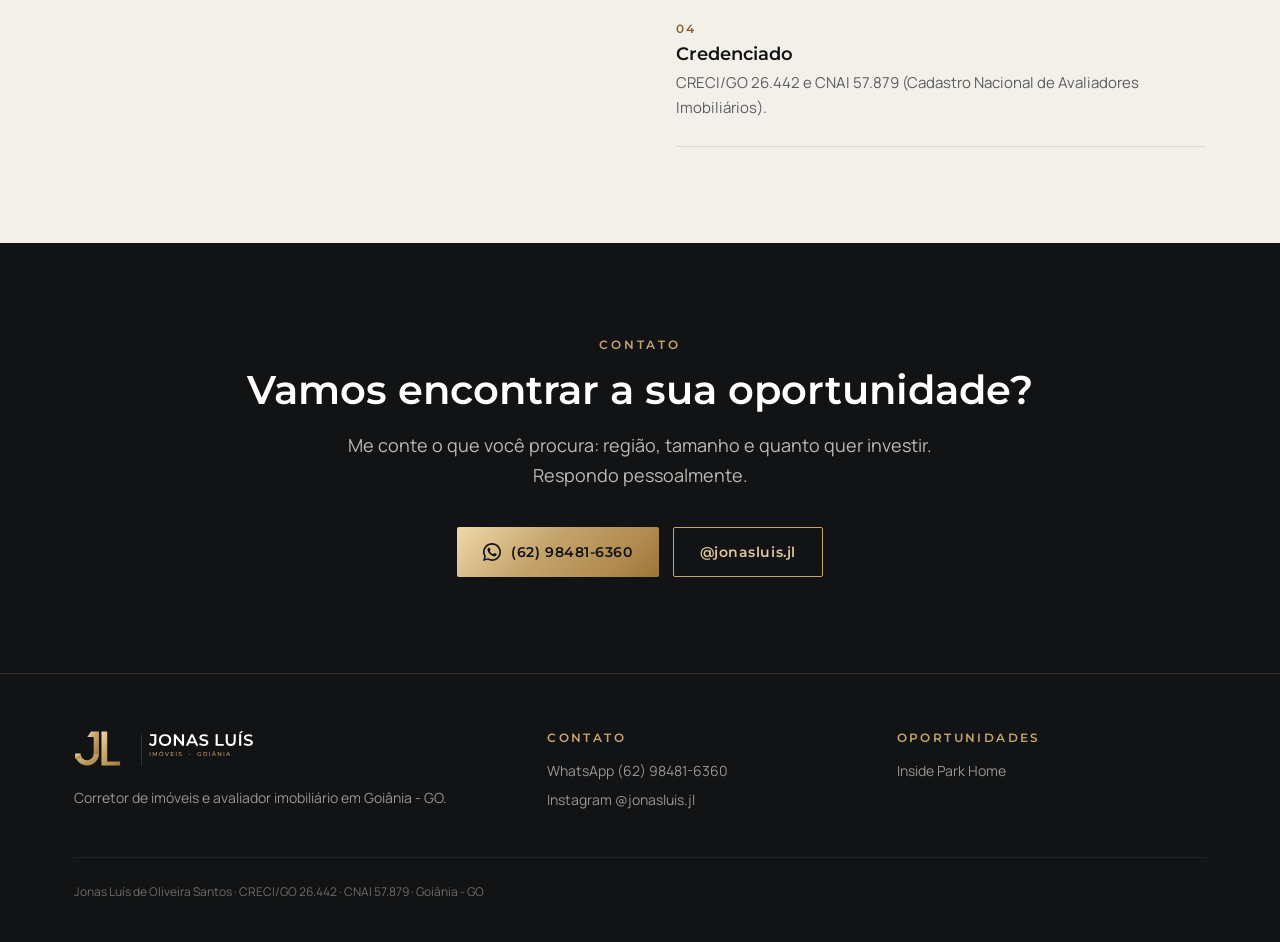
==== commit 4d34daef: "Adiciona página Etiqueta Opus (compactos prontos) e card na home Co-Authored-By: Claude Opus 5.5 <no" ====
--- a/index.html
+++ b/index.html
@@ -136,6 +136,25 @@
       </div>
     </a>
 
+    <a class="op rv" href="/opus-compactos/" style="margin-top:24px">
+      <div class="img">
+        <img src="/opus-compactos/img/rooftop-2.jpg" alt="Decorado de 1 suíte do Opus Gyro Rooftop" loading="lazy">
+        <span class="selo">Etiqueta Opus · 60 unidades</span>
+      </div>
+      <div class="corpo">
+        <h3 style="font-size:30px;margin-bottom:10px">Compactos de luxo prontos da Opus</h3>
+        <p class="local">5 empreendimentos · Setor Marista, Setor Bueno e Setor Serrinha, Goiânia</p>
+        <p class="beneficios"><span>Prontos para alugar</span><span>Sinal no cartão ou permuta</span><span>Saldo em até 240x</span></p>
+        <ul>
+          <li><span>Gyro Ricardo Paranhos · Gyro Vaca Brava</span><span>1 suíte</span></li>
+          <li><span>Gyro Rooftop · Gyro O2 · Geo Home 136</span><span>42 a 52 m²</span></li>
+          <li><span>Taxas a partir de</span><span>0,69% a.m.</span></li>
+        </ul>
+        <p class="preco">a partir de<b>R$ 530.697,42</b>saldo direto com a Opus</p>
+        <span class="btn btn-ouro">Ver a oportunidade →</span>
+      </div>
+    </a>
+
     <div class="em-breve rv">
       <span>Novas oportunidades entram aqui assim que passam pela minha análise.</span>
       <a data-wa="Olá, Jonas! Quero ser avisado das próximas oportunidades.">Quero ser avisado →</a>
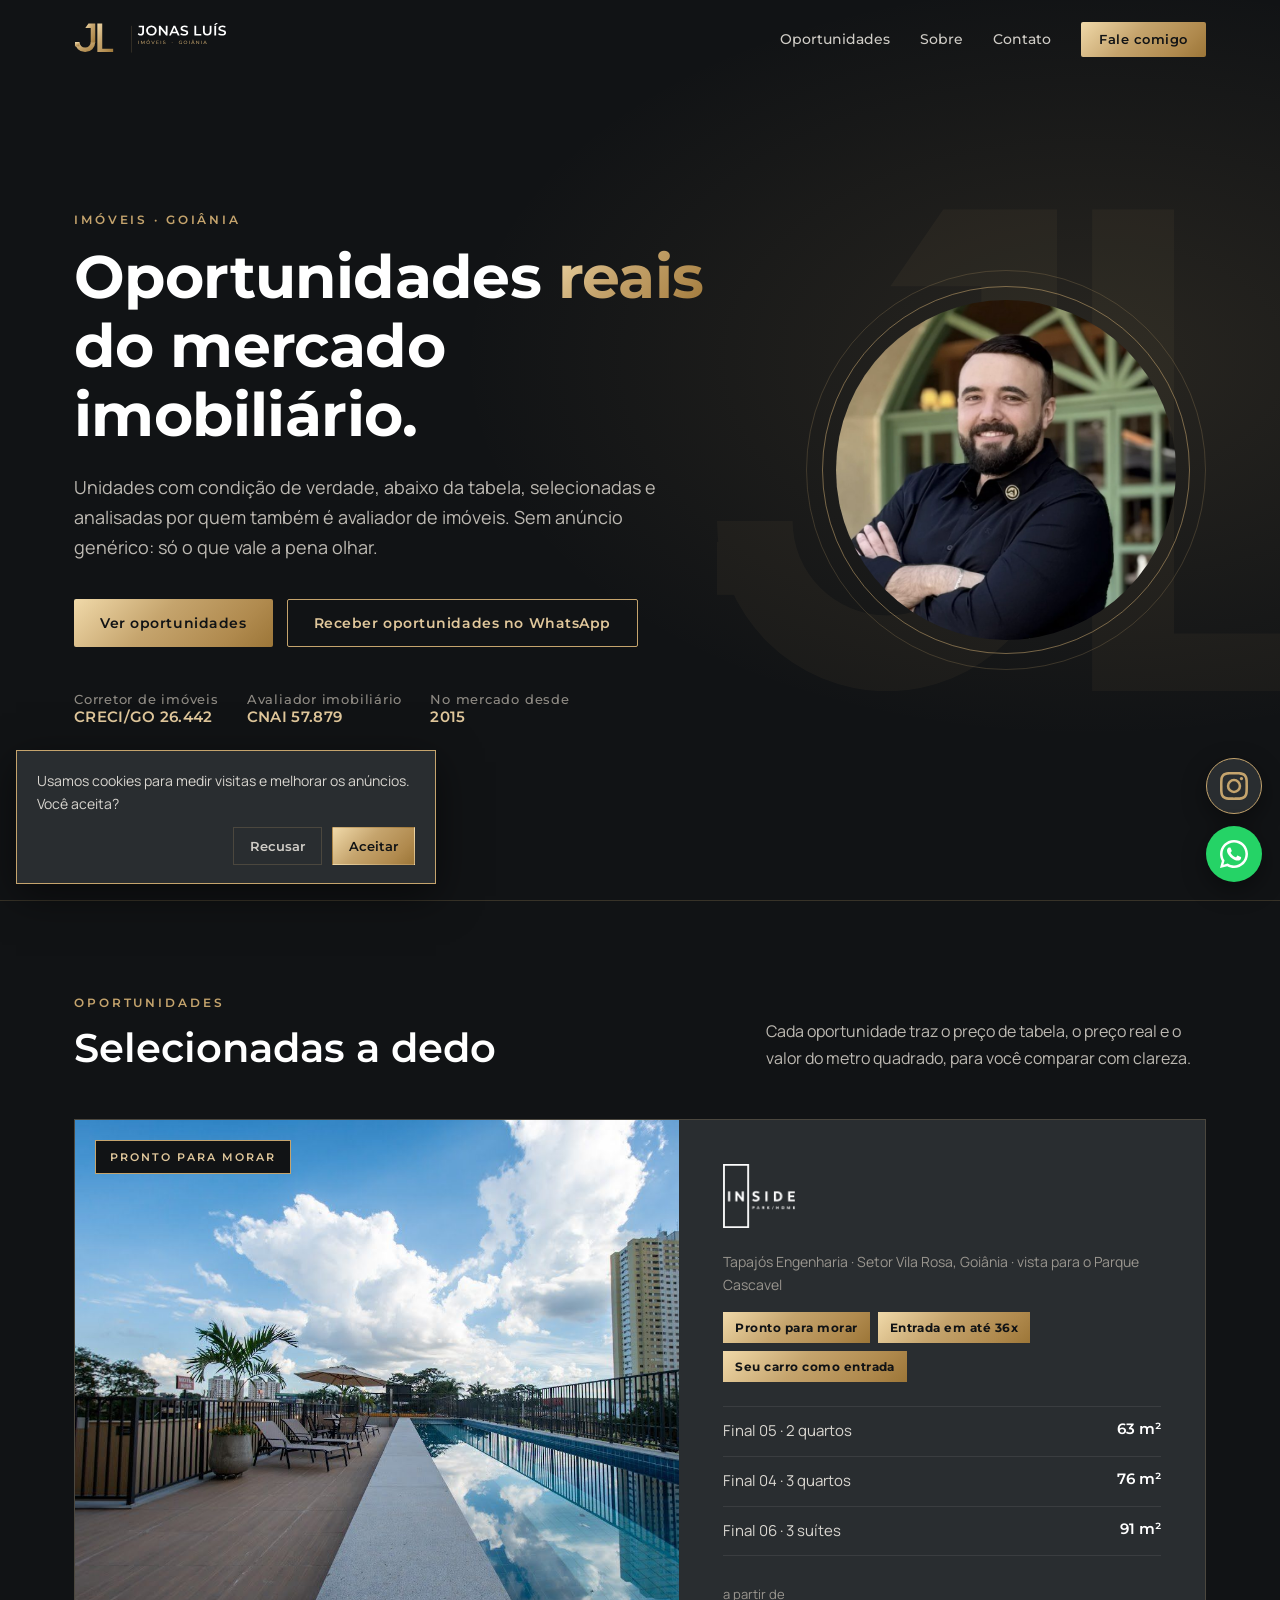
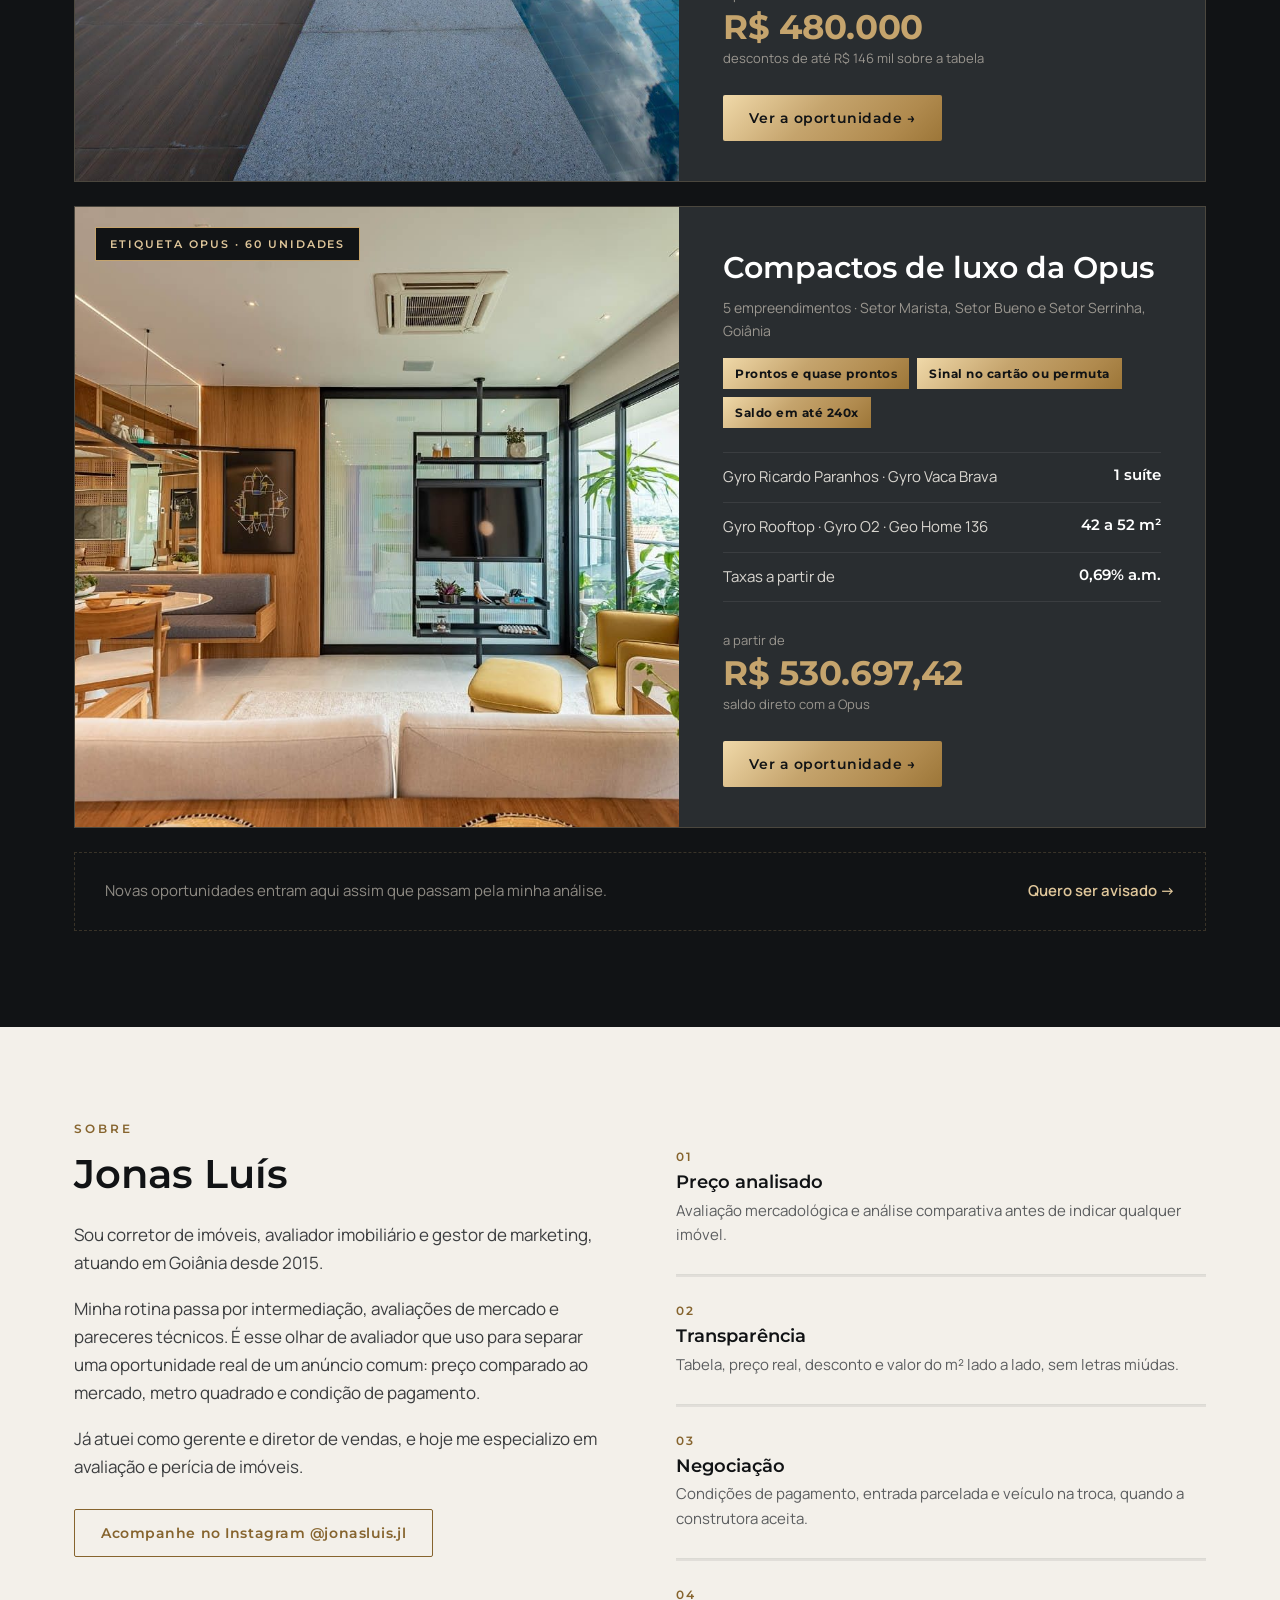
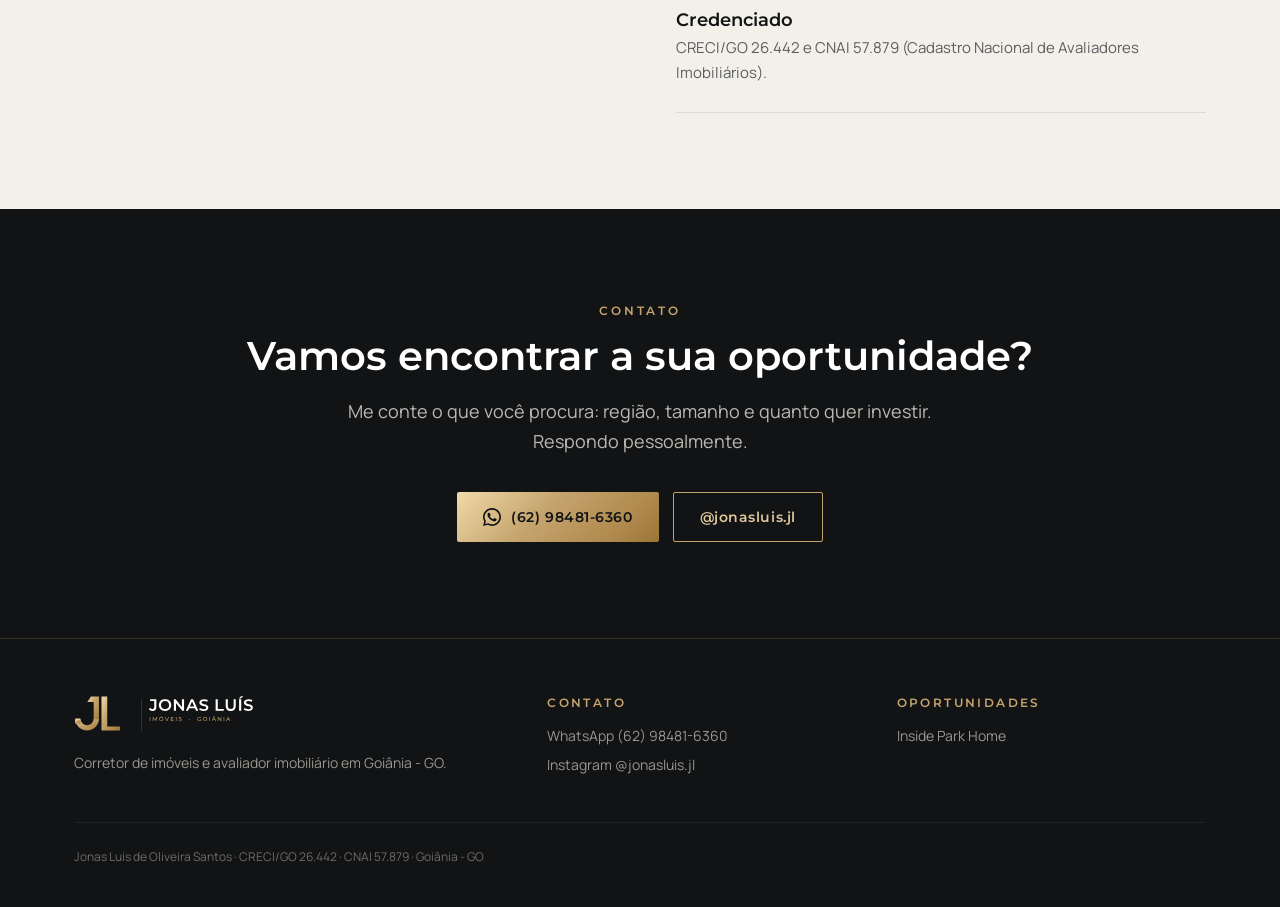
==== commit 60183847: "Etiqueta Opus: Gyro O2 como quase pronto Co-Authored-By: Claude Opus 5.5 <noreply@anthropic.com>" ====
--- a/index.html
+++ b/index.html
@@ -142,9 +142,9 @@
         <span class="selo">Etiqueta Opus · 60 unidades</span>
       </div>
       <div class="corpo">
-        <h3 style="font-size:30px;margin-bottom:10px">Compactos de luxo prontos da Opus</h3>
+        <h3 style="font-size:30px;margin-bottom:10px">Compactos de luxo da Opus</h3>
         <p class="local">5 empreendimentos · Setor Marista, Setor Bueno e Setor Serrinha, Goiânia</p>
-        <p class="beneficios"><span>Prontos para alugar</span><span>Sinal no cartão ou permuta</span><span>Saldo em até 240x</span></p>
+        <p class="beneficios"><span>Prontos e quase prontos</span><span>Sinal no cartão ou permuta</span><span>Saldo em até 240x</span></p>
         <ul>
           <li><span>Gyro Ricardo Paranhos · Gyro Vaca Brava</span><span>1 suíte</span></li>
           <li><span>Gyro Rooftop · Gyro O2 · Geo Home 136</span><span>42 a 52 m²</span></li>
